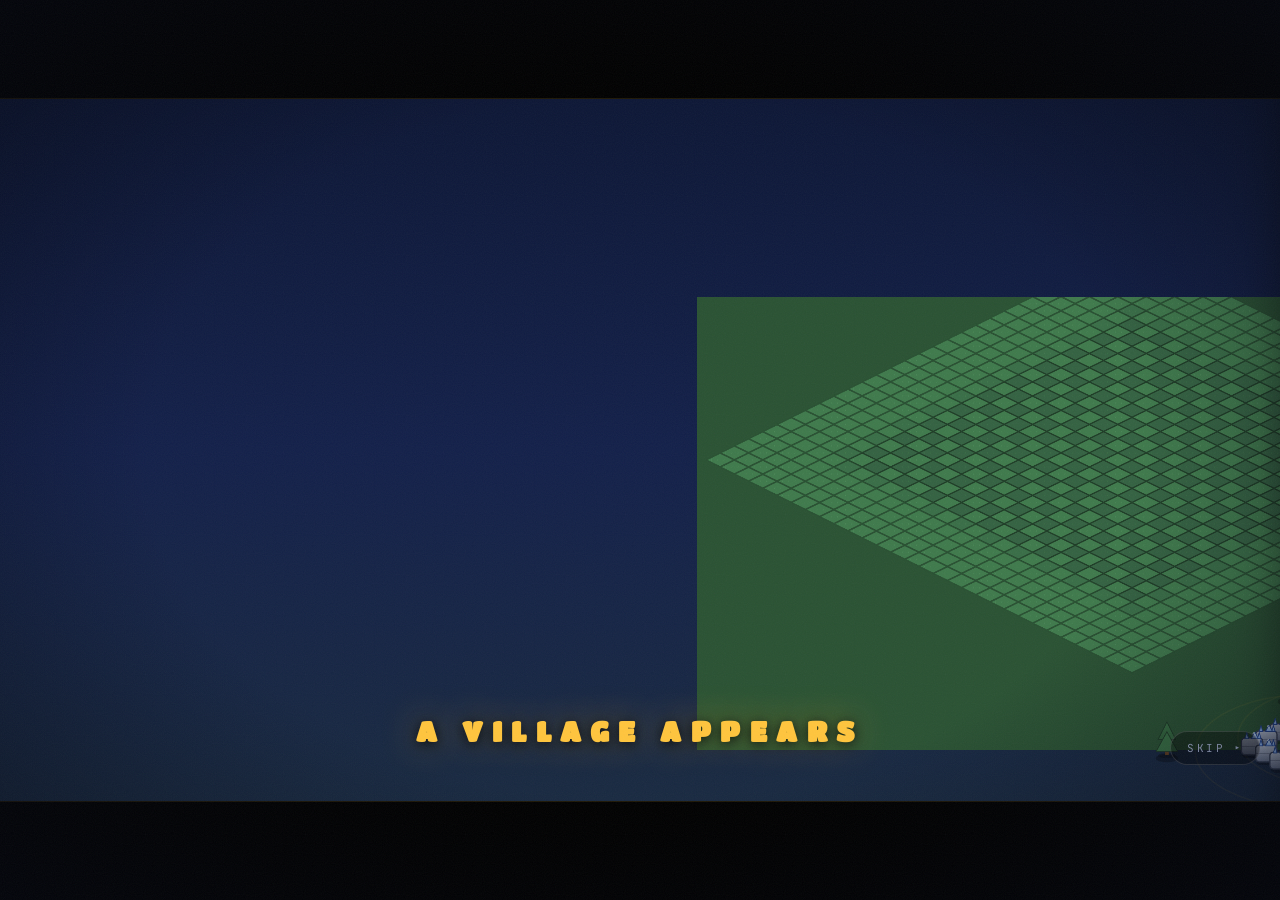
==== index.html @ 7166ffee "Attack mode WIP as found: full playable canvas raid (uncommitted work preserved verbatim) 2,525-line" ====
<!DOCTYPE html>
<html lang="en">
<head>
<meta charset="UTF-8">
<meta name="viewport" content="width=device-width, initial-scale=1.0, maximum-scale=1.0, user-scalable=no">
<title>Divy Singhvi — Three Stars (Raid the Base)</title>
<meta name="description" content="A real-time raid on Divy Singhvi's base. Deploy the army, three-star the village, loot the engineer. Built in a browser, no assets, no mercy.">
<meta name="theme-color" content="#10173A">
<meta property="og:title" content="Divy Singhvi — Three Stars">
<meta property="og:description" content="Strong walls. Stronger Wi-Fi. Now it's your raid.">
<link rel="icon" href="data:image/svg+xml,%3Csvg xmlns='http://www.w3.org/2000/svg' viewBox='0 0 100 100'%3E%3Cpath d='M50 4 92 18v34c0 26-20 38-42 44C28 90 8 78 8 52V18Z' fill='%2310173A' stroke='%23FFC53D' stroke-width='6'/%3E%3Ctext x='50' y='63' font-size='38' font-family='Arial Black' font-weight='900' fill='%23FFC53D' text-anchor='middle'%3EDS%3C/text%3E%3C/svg%3E">
<link rel="preconnect" href="https://fonts.googleapis.com">
<link rel="preconnect" href="https://fonts.gstatic.com" crossorigin>
<link href="https://fonts.googleapis.com/css2?family=Titan+One&family=Nunito:wght@400;700;800;900&family=JetBrains+Mono:wght@500;700&display=swap" rel="stylesheet">
<link rel="stylesheet" href="styles.css">
</head>
<body>

<!-- ══════════════ LOADING SCREEN ══════════════ -->
<div class="loader" id="loader" aria-hidden="true">
  <div class="loader-sky"></div>
  <div class="loader-sun"></div>
  <div class="loader-ground"></div>
  <svg class="loader-shield" viewBox="0 0 100 100" aria-hidden="true">
    <path d="M50 4 92 18v34c0 26-20 38-42 44C28 90 8 78 8 52V18Z" fill="#10173A" stroke="#FFC53D" stroke-width="6"/>
    <text x="50" y="63" font-size="36" font-weight="900" fill="#FFC53D" text-anchor="middle" font-family="Titan One, sans-serif">DS</text>
  </svg>
  <div class="loader-name">DIVY&nbsp;SINGHVI</div>
  <div class="loader-sub">CHIEF OF THE BASE</div>
  <div class="loader-bar"><i id="loaderBar"></i></div>
  <p class="loader-tip" id="loaderTip">Tip: real chiefs know the code.</p>
  <div class="loader-pct mono" id="loaderPct">0%</div>
</div>

<!-- ══════════════ HUD ══════════════ -->
<header class="hud" id="hud" aria-hidden="true">
  <a class="hud-logo" href="#" id="hudHome" aria-label="Divy Singhvi">
    <svg viewBox="0 0 100 100" class="hud-shield" aria-hidden="true"><path d="M50 4 92 18v34c0 26-20 38-42 44C28 90 8 78 8 52V18Z" fill="#10173A" stroke="#FFC53D" stroke-width="6"/><text x="50" y="63" font-size="36" font-weight="900" fill="#FFC53D" text-anchor="middle" font-family="Titan One, sans-serif">DS</text></svg>
    <span class="hud-name">DIVY&nbsp;SINGHVI</span>
  </a>

  <div class="hud-center">
    <div class="hud-phase" id="phaseLabel">SCOUTING THE BASE</div>
    <div class="hud-timer mono" id="timer">3:00</div>
  </div>

  <div class="hud-right">
    <div class="hud-loot mono" title="Gold looted"><i class="dot dot-gold"></i><span id="goldCount">0</span></div>
    <div class="hud-loot mono" title="Elixir looted"><i class="dot dot-elixir"></i><span id="elixirCount">0</span></div>
    <div class="hud-stars" id="hudStars" aria-label="stars earned">
      <svg viewBox="0 0 60 58" class="hud-star" id="star1"><path d="M30 2 L37.8 20.5 L57.8 22.2 L42.6 35.4 L47.1 55 L30 44.6 L12.9 55 L17.4 35.4 L2.2 22.2 L22.2 20.5 Z" fill="url(#sg)" stroke="#9A6A0E" stroke-width="2.5"/><defs><linearGradient id="sg" x1="0" y1="0" x2="0" y2="1"><stop offset="0" stop-color="#FFDE7A"/><stop offset="1" stop-color="#D89A1B"/></linearGradient></defs></svg>
      <svg viewBox="0 0 60 58" class="hud-star" id="star2"><path d="M30 2 L37.8 20.5 L57.8 22.2 L42.6 35.4 L47.1 55 L30 44.6 L12.9 55 L17.4 35.4 L2.2 22.2 L22.2 20.5 Z" fill="url(#sg)" stroke="#9A6A0E" stroke-width="2.5"/></svg>
      <svg viewBox="0 0 60 58" class="hud-star" id="star3"><path d="M30 2 L37.8 20.5 L57.8 22.2 L42.6 35.4 L47.1 55 L30 44.6 L12.9 55 L17.4 35.4 L2.2 22.2 L22.2 20.5 Z" fill="url(#sg)" stroke="#9A6A0E" stroke-width="2.5"/></svg>
    </div>
    <div class="hud-damage mono"><span id="damagePct">0</span>%</div>
    <div class="hud-gems mono" id="hudGems" title="Gems earned">💎 <span id="gemCount">0</span></div>
    <button class="hud-btn" id="soundBtn" title="Toggle sound" aria-label="Toggle sound"><span id="soundIcon">♪</span></button>
    <button class="hud-btn" id="logBtn" title="War log" aria-label="War log">☰</button>
    <button class="hud-btn hud-btn-ally" id="allyBtn" title="Request alliance" aria-label="Request alliance">⚔</button>
  </div>
</header>

<!-- ══════════════ THE BATTLEFIELD ══════════════ -->
<canvas id="world" aria-label="The village battlefield. Deploy troops by tapping the grass."></canvas>

<div class="deploy-cursor" id="deployCursor" aria-hidden="true"></div>

<!-- ══════════════ TROOP TRAY ══════════════ -->
<div class="tray" id="tray" aria-hidden="true">
  <div class="tray-army">
    <div class="tray-label mono">ARMY · <span id="housingUsed">0</span>/<span id="housingCap">0</span></div>
    <div class="tray-bar"><i id="housingBar"></i></div>
  </div>
  <div class="tray-troops" id="trayTroops"><!-- injected --></div>
  <button class="tray-end" id="endBtn" title="End raid early">END RAID</button>
</div>

<!-- ══════════════ SCOUT BANNER / INTRO ══════════════ -->
<div class="scout" id="scout" aria-hidden="true">
  <div class="scout-inner">
    <p class="scout-kicker mono">A VILLAGE APPEARS ON THE MAP</p>
    <h1 class="scout-title">THREE STARS</h1>
    <p class="scout-sub">Divy Singhvi keeps a base. <b>Town Hall 15 · Level 189.</b> Almost maxed.</p>
    <p class="scout-line">You are the attacker now. Deploy the army. Destroy the Town Hall for the third star.<br>The loot inside every building is the engineer himself.</p>
    <div class="scout-cta" id="scoutCta"><span class="pulse"></span> TAP A TROOP · TAP THE GRASS TO DEPLOY</div>
  </div>
</div>

<!-- ══════════════ BUILDING INFO PANEL (the portfolio, inside the mechanic) ══════════════ -->
<aside class="info" id="info" aria-hidden="true">
  <button class="info-close" id="infoClose" aria-label="Close">✕</button>
  <div class="info-scroll" id="infoScroll"><!-- injected --></div>
</aside>

<!-- ══════════════ BATTLE RESULT ══════════════ -->
<div class="result" id="result" aria-hidden="true">
  <div class="result-card">
    <div class="result-stars" id="resultStars"></div>
    <div class="result-title" id="resultTitle">VILLAGE DESTROYED</div>
    <div class="result-sub" id="resultSub"></div>
    <div class="result-loot">
      <div class="rl"><i class="dot dot-gold"></i><span class="mono" id="rGold">0</span></div>
      <div class="rl"><i class="dot dot-elixir"></i><span class="mono" id="rElixir">0</span></div>
      <div class="rl">🏆 <span class="mono" id="rTrophies">0</span></div>
      <div class="rl">💥 <span class="mono" id="rDamage">0%</span></div>
    </div>
    <div class="result-actions">
      <button class="r-btn r-primary" id="raidAgain">RAID AGAIN</button>
      <button class="r-btn r-ally" id="resultAlly">REQUEST ALLIANCE</button>
    </div>
    <p class="result-hint mono" id="resultHint"></p>
  </div>
</div>

<!-- ══════════════ WAR LOG ══════════════ -->
<div class="warlog" id="warlog" aria-hidden="true">
  <div class="warlog-card">
    <div class="warlog-head">
      <h3>WAR LOG</h3>
      <button class="warlog-close" id="warlogClose">✕</button>
    </div>
    <div class="warlog-body" id="warlogBody"><!-- injected --></div>
    <div class="warlog-foot">
      <div class="wl-stat"><span class="mono" id="wlRaids">0</span><label>RAIDS</label></div>
      <div class="wl-stat"><span class="mono" id="wlStars">0</span><label>★ TOTAL</label></div>
      <div class="wl-stat"><span class="mono" id="wlThree">0</span><label>3-STARS</label></div>
      <div class="wl-stat"><span class="mono" id="wlGems">0</span><label>💎 GEMS</label></div>
      <button class="wl-reset" id="wlReset">RESET VAULT</button>
    </div>
  </div>
</div>

<!-- ══════════════ REQUEST ALLIANCE (contact) ══════════════ -->
<section class="alliance" id="alliance" aria-hidden="true">
  <div class="alliance-inner">
    <p class="al-kicker mono">REQUEST ALLIANCE</p>
    <h2 class="al-title">The builder already has a clan.</h2>
    <p class="al-sub">Happily shipping at Gradr — not looking for a new village. But open-source collabs, side quests, and genuinely hard problems? The gates are open. Replies faster than a rage-quit.</p>
    <a class="al-cta" href="mailto:divysinghvi5@gmail.com">⚔&ensp;SEND RAID PLANS&ensp;→&ensp;divysinghvi5@gmail.com</a>

    <div class="banner-row">
      <a class="banner" href="https://github.com/divysinghvi" target="_blank" rel="noopener">
        <svg viewBox="0 0 16 16" class="banner-icon" aria-hidden="true"><path fill="currentColor" d="M8 0C3.58 0 0 3.58 0 8c0 3.54 2.29 6.53 5.47 7.59.4.07.55-.17.55-.38 0-.19-.01-.82-.01-1.49-2.01.37-2.53-.49-2.69-.94-.09-.23-.48-.94-.82-1.13-.28-.15-.68-.52-.01-.53.63-.01 1.08.58 1.23.82.72 1.21 1.87.87 2.33.66.07-.52.28-.87.51-1.07-1.78-.2-3.64-.89-3.64-3.95 0-.87.31-1.59.82-2.15-.08-.2-.36-1.02.08-2.12 0 0 .67-.21 2.2.82.64-.18 1.32-.27 2-.27s1.36.09 2 .27c1.53-1.04 2.2-.82 2.2-.82.44 1.1.16 1.92.08 2.12.51.56.82 1.27.82 2.15 0 3.07-1.87 3.75-3.65 3.95.29.25.54.73.54 1.48 0 1.07-.01 1.93-.01 2.2 0 .21.15.46.55.38A8.01 8.01 0 0 0 16 8c0-4.42-3.58-8-8-8"/></svg>
        <span>GitHub</span>
      </a>
      <a class="banner" href="https://www.linkedin.com/in/divysinghvi/" target="_blank" rel="noopener">
        <svg viewBox="0 0 24 24" class="banner-icon" aria-hidden="true"><path fill="currentColor" d="M20.45 20.45h-3.55v-5.57c0-1.33-.03-3.04-1.85-3.04-1.86 0-2.14 1.45-2.14 2.94v5.67H9.35V9h3.41v1.56h.05c.48-.9 1.64-1.85 3.37-1.85 3.6 0 4.27 2.37 4.27 5.46zM5.34 7.43a2.06 2.06 0 1 1 0-4.13 2.06 2.06 0 0 1 0 4.13M7.12 20.45H3.55V9h3.57zM22.22 0H1.77C.79 0 0 .77 0 1.72v20.55C0 23.23.79 24 1.77 24h20.45c.98 0 1.78-.77 1.78-1.73V1.72C24 .77 23.2 0 22.22 0"/></svg>
        <span>LinkedIn</span>
      </a>
      <a class="banner" href="https://divysinghvi.vercel.app" target="_blank" rel="noopener">
        <svg viewBox="0 0 24 24" class="banner-icon" aria-hidden="true"><path fill="currentColor" d="M14 2H6a2 2 0 0 0-2 2v16a2 2 0 0 0 2 2h12a2 2 0 0 0 2-2V8zm4 18H6V4h7v5h5zM8 12h8v2H8zm0 4h8v2H8z"/></svg>
        <span>Resume</span>
      </a>
    </div>
  </div>
  <footer class="footer">
    <p>Built by Divy Singhvi — designed as one continuous raid, then made playable because a film you can only watch is a storyboard. No Supercell assets; this village is original fan-spirit art, drawn frame by frame on a canvas.</p>
    <p class="footer-hint mono">P.S. real chiefs know the code: ↑ ↑ ↓ ↓ ← → ← → B A &ensp;·&ensp; type <b>hogrider</b>, <b>pekka</b>, <b>godmode</b>, <b>rage</b>, <b>freeze</b> &ensp;·&ensp; try <b>?auto</b> &ensp;·&ensp; triple-tap the Town Hall</p>
  </footer>
</section>

<!-- ══════════════ OVERLAYS ══════════════ -->
<div class="toast-zone" id="toastZone" aria-live="polite"></div>
<div class="star-toast" id="starToast" aria-hidden="true"></div>
<div class="egg-layer" id="eggLayer" aria-hidden="true"></div>
<div class="grain" aria-hidden="true"></div>
<div class="vignette" aria-hidden="true"></div>
<div class="flash" id="flash" aria-hidden="true"></div>

<!-- ══════════════ CINEMATIC APPROACH OVERLAY ══════════════ -->
<div class="cinem-bars" id="cinemBars" aria-hidden="true"><i></i><i></i></div>
<div class="cinem-cap" id="cinemCap" aria-hidden="true"></div>
<button class="cinem-skip" id="cinemSkip" aria-label="Skip cinematic">SKIP&ensp;▸</button>

<script src="game.js"></script>
</body>
</html>
---- styles.css ----
/* ═══════════ THREE STARS — playable raid · Divy Singhvi ═══════════ */

:root{
  --night-deep:#080D1F;
  --night:#10173A;
  --night-low:#1B2450;
  --moon:#E8EFFA;
  --gold:#FFC53D;
  --gold-deep:#C98F1B;
  --gold-glow:#FFDE7A;
  --elixir:#C06CF5;
  --elixir-deep:#7E2BC8;
  --stone:#9AA6BC;
  --flame:#FF7A3D;
  --danger:#FF4D5E;
  --parchment:#F4E7C3;
  --parchment-dark:#E2CD9C;
  --ink:#382913;
  --cream:#FFEFD8;
  --text:#EDF1FB;
  --text-dim:#A9B4D4;
  --hud-h:58px;
  --grass:#3F7A4C;
}

*{margin:0;padding:0;box-sizing:border-box}
html,body{height:100%;overflow:hidden;background:#080D1F}
body{
  color:var(--text);
  font-family:"Nunito",system-ui,sans-serif;
  font-weight:600;
  -webkit-tap-highlight-color:transparent;
  -webkit-user-select:none;user-select:none;
  -webkit-font-smoothing:antialiased;
  touch-action:none;
}
.mono{font-family:"JetBrains Mono",monospace}
button{font-family:inherit;cursor:pointer;border:none;background:none;color:inherit}
svg{display:block}
::selection{background:var(--gold);color:var(--night)}

/* ─────────── overlays ─────────── */
.grain{
  position:fixed;inset:0;pointer-events:none;z-index:70;opacity:.05;
  background-image:url("data:image/svg+xml,%3Csvg xmlns='http://www.w3.org/2000/svg' width='160' height='160'%3E%3Cfilter id='n'%3E%3CfeTurbulence type='fractalNoise' baseFrequency='0.9' numOctaves='2'/%3E%3C/filter%3E%3Crect width='160' height='160' filter='url(%23n)' opacity='1'/%3E%3C/svg%3E");
}
.vignette{
  position:fixed;inset:0;pointer-events:none;z-index:69;
  background:radial-gradient(ellipse at center,transparent 55%,rgba(4,7,18,.55) 100%);
}
.flash{
  position:fixed;inset:0;pointer-events:none;z-index:71;opacity:0;
  background:#fff;mix-blend-mode:screen;
}

/* ─────────── cinematic approach (one-shot intro) ─────────── */
.cinem-bars{position:fixed;inset:0;z-index:58;pointer-events:none;opacity:0;transition:opacity .6s ease}
.cinem-bars.on{opacity:1}
.cinem-bars i{position:absolute;left:0;right:0;height:0;background:#000;display:block;transition:height .85s cubic-bezier(.2,.9,.3,1)}
.cinem-bars i:first-child{top:0;border-bottom:1px solid rgba(255,197,61,.12)}
.cinem-bars i:last-child{bottom:0;border-top:1px solid rgba(255,197,61,.12)}
.cinem-bars.on i{height:11vh}
.cinem-cap{
  position:fixed;left:0;right:0;bottom:17vh;z-index:59;text-align:center;pointer-events:none;
  font-family:"Titan One";font-size:clamp(13px,2.4vw,28px);color:var(--gold);letter-spacing:.34em;
  text-shadow:0 2px 14px rgba(0,0,0,.85),0 0 36px rgba(255,197,61,.45);
  opacity:0;transition:opacity .55s ease;
}
.cinem-skip{
  position:fixed;right:20px;bottom:15vh;z-index:60;
  font-family:"JetBrains Mono";font-size:11px;letter-spacing:.22em;color:var(--text-dim);
  background:rgba(0,0,0,.4);border:1.5px solid rgba(255,255,255,.18);border-radius:99px;
  padding:9px 16px;opacity:0;transition:opacity .5s ease,background .2s ease,color .2s ease;pointer-events:none;
}
.cinem-skip:hover{color:var(--gold);background:rgba(255,197,61,.12)}
@media (max-width:760px){ .cinem-bars.on i{height:9vh} .cinem-cap{bottom:15vh;letter-spacing:.24em} }

/* ─────────── canvas ─────────── */
#world{
  position:fixed;inset:0;width:100%;height:100%;z-index:1;
  display:block;touch-action:none;cursor:crosshair;
  background:linear-gradient(180deg,#0B1430 0%,#13204A 45%,#1A2C3E 100%);
}
.deploy-cursor{
  position:fixed;width:46px;height:46px;z-index:5;pointer-events:none;
  transform:translate(-50%,-50%);opacity:0;transition:opacity .12s ease;
}
.deploy-cursor.on{opacity:1}
.deploy-cursor::before{
  content:"";position:absolute;inset:0;border-radius:50%;
  border:2.5px dashed var(--gold);animation:spin 3s linear infinite;
}
.deploy-cursor::after{
  content:"";position:absolute;inset:11px;border-radius:50%;
  background:radial-gradient(circle,rgba(255,197,61,.5),transparent 70%);
}
@keyframes spin{to{transform:rotate(360deg)}}

/* ─────────── HUD ─────────── */
.hud{
  position:fixed;top:0;left:0;right:0;height:var(--hud-h);z-index:60;
  display:flex;align-items:center;justify-content:space-between;
  padding:0 clamp(10px,2vw,22px);
  background:linear-gradient(180deg,rgba(6,10,24,.88),rgba(6,10,24,0));
  opacity:0;transform:translateY(-14px);
  transition:opacity .6s ease,transform .6s ease;
  pointer-events:none;
}
.hud.on{opacity:1;transform:none}
.hud > *{pointer-events:auto}
.hud-logo{display:flex;align-items:center;gap:9px;text-decoration:none}
.hud-shield{width:32px;height:32px;filter:drop-shadow(0 2px 6px rgba(0,0,0,.5))}
.hud-name{font-family:"Titan One";font-size:14px;letter-spacing:.06em;color:var(--text);white-space:nowrap}
.hud-center{display:flex;flex-direction:column;align-items:center;gap:3px;min-width:0}
.hud-phase{
  font-family:"Titan One";font-size:10.5px;letter-spacing:.26em;color:var(--gold);
  text-shadow:0 1px 4px rgba(0,0,0,.6);white-space:nowrap;
}
.hud-timer{
  font-size:15px;font-weight:700;color:var(--text);letter-spacing:.04em;
  text-shadow:0 0 12px rgba(255,197,61,.3);
}
.hud-timer.warn{color:var(--danger);animation:pulse 1s ease-in-out infinite}
@keyframes pulse{50%{opacity:.5}}
.hud-right{display:flex;align-items:center;gap:clamp(6px,1.2vw,14px)}
.hud-loot{display:flex;align-items:center;gap:5px;font-size:12px;font-weight:700;color:var(--text-dim);white-space:nowrap}
.dot{width:10px;height:10px;border-radius:50%;display:inline-block;flex-shrink:0}
.dot-gold{background:radial-gradient(circle at 35% 30%,var(--gold-glow),var(--gold-deep));box-shadow:0 0 6px rgba(255,197,61,.7)}
.dot-elixir{background:radial-gradient(circle at 35% 30%,#E0A9FF,var(--elixir-deep));box-shadow:0 0 6px rgba(192,108,245,.7)}
.hud-stars{display:flex;gap:3px}
.hud-star path,.result-stars svg path,.wl-stars svg path,.star-toast path{fill:#FFC53D}
.hud-star{width:19px;height:18px;opacity:.2;filter:grayscale(1) brightness(.5);transform:scale(.9);transition:filter .25s ease,transform .25s ease}
.hud-star.earned{opacity:1;filter:none;transform:scale(1)}
.hud-damage{font-size:14px;font-weight:700;color:var(--danger);min-width:38px;text-align:right;text-shadow:0 0 12px rgba(255,77,94,.5)}
.hud-gems{font-size:12px;font-weight:700;color:var(--gold);white-space:nowrap}
.hud-btn{
  width:32px;height:32px;border-radius:9px;font-size:15px;color:var(--text-dim);
  background:rgba(255,255,255,.06);border:1.5px solid rgba(255,255,255,.12);
  display:flex;align-items:center;justify-content:center;transition:all .15s ease;
}
.hud-btn:hover{background:rgba(255,197,61,.15);color:var(--gold);border-color:rgba(255,197,61,.4)}
.hud-btn-ally{color:var(--gold)}

/* ─────────── loading ─────────── */
.loader{
  position:fixed;inset:0;z-index:120;display:flex;flex-direction:column;align-items:center;justify-content:center;gap:14px;
  background:linear-gradient(180deg,#6FB9FF 0%,#BFE2FF 56%,#4E9C3F 56.3%,#2F6B33 100%);overflow:hidden;
}
.loader-sun{
  position:absolute;top:8vh;left:50%;translate:-50% 0;width:120px;height:120px;border-radius:50%;
  background:radial-gradient(circle at 40% 35%,#FFF3D6,#FFC46B 65%,#FF9C4A);filter:blur(2px);opacity:.85;
}
.loader-clouds{position:absolute;inset:0}
.loader-shield{width:clamp(80px,11vw,128px);filter:drop-shadow(0 10px 24px rgba(0,0,0,.35));position:relative;z-index:2;animation:floaty 2.6s ease-in-out infinite}
@keyframes floaty{50%{transform:translateY(-10px)}}
.loader-name{font-family:"Titan One";font-size:clamp(22px,3.6vw,38px);color:#fff;-webkit-text-stroke:2px #1F3D63;text-shadow:0 4px 0 rgba(0,0,0,.25);letter-spacing:.04em;z-index:2}
.loader-sub{font-family:"JetBrains Mono";font-size:11px;letter-spacing:.4em;color:#14340F;font-weight:700;z-index:2}
.loader-bar{width:min(64vw,420px);height:14px;border-radius:99px;background:rgba(0,0,0,.3);border:3px solid rgba(255,255,255,.65);overflow:hidden;z-index:2}
.loader-bar i{display:block;height:100%;width:0;background:linear-gradient(90deg,var(--gold-deep),var(--gold-glow));border-radius:99px}
.loader-tip{font-family:"JetBrains Mono";font-size:11.5px;color:#14340F;font-weight:700;background:rgba(255,255,255,.5);padding:6px 13px;border-radius:99px;z-index:2}
.loader-pct{position:absolute;bottom:5vh;font-size:11px;color:#14340F;font-weight:700;z-index:2}

/* ─────────── scout banner ─────────── */
.scout{
  position:fixed;inset:0;z-index:40;display:flex;align-items:center;justify-content:center;
  background:radial-gradient(ellipse at center,rgba(8,13,31,.35),rgba(8,13,31,.7));
  pointer-events:none;opacity:0;transition:opacity .6s ease;
}
.scout.on{opacity:1}
.scout-inner{max-width:min(92vw,760px);text-align:center;padding:0 5vw}
.scout-kicker{font-size:clamp(10px,1.4vw,13px);letter-spacing:.5em;color:var(--text-dim);margin-bottom:2.4vh}
.scout-title{
  font-family:"Titan One";font-size:clamp(48px,11vw,140px);line-height:.9;color:var(--gold);
  text-shadow:0 5px 0 var(--gold-deep),0 12px 0 rgba(0,0,0,.35),0 26px 80px rgba(255,197,61,.3);
  -webkit-text-stroke:3px #7A5000;letter-spacing:.01em;
}
.scout-sub{margin-top:3vh;font-size:clamp(15px,2vw,22px);font-weight:800;color:var(--text)}
.scout-sub b{color:var(--gold-glow)}
.scout-line{margin-top:2.2vh;font-size:clamp(13px,1.6vw,17px);color:var(--text-dim);line-height:1.7}
.scout-cta{
  margin-top:4vh;display:inline-flex;align-items:center;gap:12px;
  font-family:"JetBrains Mono";font-size:clamp(11px,1.4vw,14px);letter-spacing:.22em;color:var(--gold);
  background:rgba(255,197,61,.1);border:2px solid rgba(255,197,61,.4);border-radius:99px;padding:12px 22px;
  animation:bob 2.2s ease-in-out infinite;
}
@keyframes bob{50%{transform:translateY(-5px)}}
.scout .pulse{width:10px;height:10px;border-radius:50%;background:var(--gold);box-shadow:0 0 0 0 rgba(255,197,61,.6);animation:ping 1.8s ease-out infinite}
@keyframes ping{0%{box-shadow:0 0 0 0 rgba(255,197,61,.6)}100%{box-shadow:0 0 0 16px rgba(255,197,61,0)}}
.scout.hide{opacity:0}

/* ─────────── troop tray ─────────── */
.tray{
  position:fixed;left:50%;bottom:0;translate:-50% 0;z-index:55;
  display:flex;align-items:flex-end;gap:clamp(8px,1.4vw,18px);
  padding:10px clamp(10px,2vw,22px) 14px;
  transform:translateY(120%);transition:transform .5s cubic-bezier(.2,.9,.3,1.2);
  pointer-events:none;
}
.tray.on{transform:translateY(0)}
.tray > *{pointer-events:auto}
.tray-army{display:flex;flex-direction:column;gap:5px;min-width:96px;margin-bottom:6px}
.tray-label{font-size:9.5px;letter-spacing:.14em;color:var(--text-dim)}
.tray-label span{color:var(--gold)}
.tray-bar{height:6px;border-radius:99px;background:rgba(255,255,255,.12);overflow:hidden}
.tray-bar i{display:block;height:100%;width:0;border-radius:99px;background:linear-gradient(90deg,var(--gold-deep),var(--gold-glow));transition:width .3s ease}
.tray-troops{display:flex;gap:clamp(6px,1vw,12px);align-items:flex-end;max-width:62vw;overflow-x:auto;scrollbar-width:none;padding-bottom:2px}
.tray-troops::-webkit-scrollbar{display:none}
.troop-btn{
  position:relative;width:clamp(52px,7vw,68px);flex-shrink:0;
  display:flex;flex-direction:column;align-items:center;gap:3px;
  border-radius:13px;padding:6px 3px 4px;
  background:linear-gradient(180deg,rgba(23,31,69,.92),rgba(12,18,42,.92));
  border:2.5px solid #2A3560;transition:all .15s ease;opacity:.55;
}
.troop-btn:hover{opacity:.9;transform:translateY(-3px)}
.troop-btn.selected{
  opacity:1;border-color:var(--gold);box-shadow:0 0 18px rgba(255,197,61,.4),0 6px 14px rgba(0,0,0,.4);transform:translateY(-5px);
}
.troop-btn.empty{opacity:.25;filter:grayscale(.8)}
.troop-btn canvas{width:42px;height:42px;image-rendering:auto}
.troop-name{font-family:"Titan One";font-size:8.5px;color:var(--text);letter-spacing:.02em;line-height:1}
.troop-count{
  position:absolute;top:-7px;right:-5px;min-width:20px;height:20px;border-radius:99px;
  background:linear-gradient(180deg,#5D8DF6,#2D57C8);border:2px solid #16306B;
  font-family:"Titan One";font-size:10px;color:#fff;display:flex;align-items:center;justify-content:center;padding:0 4px;
}
.troop-cost{font-size:8px;color:var(--gold);font-weight:700;line-height:1}
.troop-btn.empty .troop-count{background:rgba(60,70,90,.7)}
.tray-end{
  font-family:"Titan One";font-size:11px;color:#fff;letter-spacing:.05em;
  background:linear-gradient(180deg,#B03A2E,#7E2418);border:2.5px solid #5C1610;border-radius:13px;
  padding:10px 12px;margin-bottom:6px;box-shadow:0 5px 0 #5C1610;align-self:flex-end;
}
.tray-end:active{transform:translateY(3px);box-shadow:0 2px 0 #5C1610}

/* ─────────── building info panel ─────────── */
.info{
  position:fixed;top:0;right:0;bottom:0;width:min(420px,92vw);z-index:65;
  background:linear-gradient(180deg,rgba(14,20,46,.97),rgba(8,13,31,.97));
  border-left:3px solid rgba(255,197,61,.4);
  transform:translateX(105%);transition:transform .4s cubic-bezier(.2,.9,.3,1.1);
  box-shadow:-16px 0 50px rgba(0,0,0,.5);display:flex;flex-direction:column;
}
.info.on{transform:translateX(0)}
.info-close{
  position:absolute;top:14px;right:14px;width:34px;height:34px;border-radius:50%;
  background:rgba(255,255,255,.08);border:1.5px solid rgba(255,255,255,.15);font-size:15px;color:var(--text-dim);z-index:2;
}
.info-close:hover{background:rgba(255,77,94,.2);color:var(--danger)}
.info-scroll{overflow-y:auto;padding:60px 26px 40px;scrollbar-width:thin;scrollbar-color:rgba(255,197,61,.3) transparent}
.info-scroll::-webkit-scrollbar{width:6px}
.info-scroll::-webkit-scrollbar-thumb{background:rgba(255,197,61,.3);border-radius:3px}
.info-art{width:120px;height:120px;margin:0 auto 18px;display:block}
.info-lvl{
  display:inline-block;font-family:"Titan One";font-size:11px;color:#fff;margin:0 auto 16px;
  background:linear-gradient(180deg,#5D8DF6,#2D57C8);border:2.5px solid #16306B;border-radius:10px;padding:5px 11px;
}
.info-title{font-family:"Titan One";font-size:clamp(22px,3vw,30px);color:var(--text);line-height:1.05}
.info-role{font-size:14px;font-weight:800;color:var(--elixir);margin-top:6px}
.info-dates{font-family:"JetBrains Mono";font-size:10.5px;letter-spacing:.12em;color:var(--gold);margin-top:10px}
.info-stack{font-family:"JetBrains Mono";font-size:10px;letter-spacing:.16em;color:var(--gold-deep);margin-top:10px}
.info-desc{font-size:14px;color:var(--text-dim);line-height:1.65;margin-top:14px}
.info-desc b{color:var(--text)}
.info-desc .hl{color:var(--gold-glow);font-weight:800}
.info-list{list-style:none;margin-top:14px;display:flex;flex-direction:column;gap:9px}
.info-list li{font-size:13.5px;color:var(--text-dim);line-height:1.55;padding-left:18px;position:relative}
.info-list li::before{content:"➤";position:absolute;left:0;top:1px;font-size:10px;color:var(--gold-deep)}
.info-list b{color:var(--text)}
.info-badges{display:flex;flex-wrap:wrap;gap:8px;margin-top:16px}
.info-badge{font-size:12px;font-weight:800;color:var(--text);background:rgba(255,197,61,.1);border:2px solid rgba(255,197,61,.4);border-radius:99px;padding:7px 13px}
.info-hp{margin-top:18px;font-family:"JetBrains Mono";font-size:11px;color:var(--text-dim)}
.info-hp b{color:var(--danger)}
.info-looted{
  margin-top:18px;padding:12px 14px;border-radius:12px;font-weight:800;font-size:13px;text-align:center;
  background:linear-gradient(180deg,rgba(255,197,61,.18),rgba(255,197,61,.06));
  border:2px solid rgba(255,197,61,.45);color:var(--gold-glow);
}

/* ─────────── result ─────────── */
.result{
  position:fixed;inset:0;z-index:80;display:flex;align-items:center;justify-content:center;
  background:radial-gradient(ellipse at center,rgba(8,13,31,.6),rgba(8,13,31,.92));
  opacity:0;pointer-events:none;transition:opacity .4s ease;backdrop-filter:blur(3px);
}
.result.on{opacity:1;pointer-events:auto}
.result-card{
  width:min(440px,92vw);text-align:center;
  background:linear-gradient(180deg,#171F45,#101736);border:3px solid rgba(255,197,61,.4);border-radius:22px;
  padding:32px 26px 26px;box-shadow:0 24px 70px rgba(0,0,0,.6);
  transform:scale(.9);transition:transform .4s cubic-bezier(.2,.9,.3,1.3);
}
.result.on .result-card{transform:scale(1)}
.result-stars{display:flex;gap:14px;justify-content:center;margin-bottom:16px}
.result-stars svg{width:54px;height:52px;opacity:.2;filter:grayscale(1);transform:scale(.8)}
.result-stars svg.earned{opacity:1;filter:none;transform:scale(1);animation:starpop .6s cubic-bezier(.2,.9,.3,1.6) both}
.result-stars svg.earned:nth-child(2){animation-delay:.18s}
.result-stars svg.earned:nth-child(3){animation-delay:.36s}
@keyframes starpop{0%{transform:scale(0) rotate(-40deg)}60%{transform:scale(1.3) rotate(8deg)}100%{transform:scale(1) rotate(0)}}
.result-title{font-family:"Titan One";font-size:clamp(26px,5vw,40px);color:var(--gold);text-shadow:0 4px 0 var(--gold-deep),0 8px 0 rgba(0,0,0,.3)}
.result-sub{margin-top:8px;font-size:14px;color:var(--text-dim);line-height:1.6}
.result-loot{display:flex;gap:14px;justify-content:center;flex-wrap:wrap;margin-top:20px;font-size:14px;font-weight:800;color:var(--text)}
.result-loot .rl{display:flex;align-items:center;gap:6px;background:rgba(255,255,255,.05);border-radius:10px;padding:7px 12px}
.result-actions{display:flex;gap:12px;justify-content:center;margin-top:24px;flex-wrap:wrap}
.r-btn{font-family:"Titan One";font-size:14px;border-radius:14px;padding:14px 22px;border-width:3px;border-style:solid;transition:transform .12s ease,box-shadow .12s ease}
.r-btn:active{transform:translateY(2px)}
.r-primary{color:#fff;background:linear-gradient(180deg,#67B94C,#3D8A2E);border-color:#276018;box-shadow:0 6px 0 #276018}
.r-ally{color:#fff;background:linear-gradient(180deg,#5D8DF6,#2D57C8);border-color:#16306B;box-shadow:0 6px 0 #16306B}
.result-hint{margin-top:18px;font-size:10.5px;color:var(--text-dim)}

/* ─────────── war log ─────────── */
.warlog{position:fixed;inset:0;z-index:78;display:flex;align-items:center;justify-content:center;background:rgba(8,13,31,.8);opacity:0;pointer-events:none;transition:opacity .3s ease;backdrop-filter:blur(3px)}
.warlog.on{opacity:1;pointer-events:auto}
.warlog-card{width:min(520px,94vw);max-height:84vh;display:flex;flex-direction:column;background:linear-gradient(180deg,#171F45,#101736);border:3px solid #2A3560;border-radius:20px;overflow:hidden;box-shadow:0 24px 70px rgba(0,0,0,.6)}
.warlog-head{display:flex;align-items:center;justify-content:space-between;padding:18px 22px;border-bottom:2px solid #2A3560}
.warlog-head h3{font-family:"Titan One";font-size:18px;color:var(--gold);letter-spacing:.04em}
.warlog-close{width:32px;height:32px;border-radius:50%;background:rgba(255,255,255,.08);font-size:15px;color:var(--text-dim)}
.warlog-close:hover{background:rgba(255,77,94,.2);color:var(--danger)}
.warlog-body{overflow-y:auto;padding:14px 22px;flex:1;scrollbar-width:thin;scrollbar-color:rgba(255,197,61,.3) transparent}
.warlog-body::-webkit-scrollbar{width:6px}
.warlog-body::-webkit-scrollbar-thumb{background:rgba(255,197,61,.3);border-radius:3px}
.wl-row{display:flex;align-items:center;gap:12px;padding:10px 0;border-bottom:1px solid rgba(255,255,255,.06)}
.wl-stars{display:flex;gap:2px}
.wl-stars svg{width:16px;height:15px;opacity:.2}
.wl-stars svg.e{opacity:1}
.wl-meta{flex:1;min-width:0}
.wl-title{font-family:"Titan One";font-size:13px;color:var(--text)}
.wl-sub{font-size:11px;color:var(--text-dim)}
.wl-loot{font-family:"JetBrains Mono";font-size:11px;color:var(--gold);white-space:nowrap}
.wl-empty{padding:30px;text-align:center;color:var(--text-dim);font-size:13px}
.warlog-foot{display:flex;gap:10px;flex-wrap:wrap;align-items:center;padding:14px 22px;border-top:2px solid #2A3560}
.wl-stat{display:flex;flex-direction:column;align-items:center;gap:2px;flex:1;min-width:64px}
.wl-stat span{font-family:"Titan One";font-size:18px;color:var(--gold)}
.wl-stat label{font-size:9px;letter-spacing:.1em;color:var(--text-dim)}
.wl-reset{font-family:"JetBrains Mono";font-size:10px;color:var(--danger);background:rgba(255,77,94,.1);border:1.5px solid rgba(255,77,94,.3);border-radius:8px;padding:7px 10px;margin-top:6px;width:100%}

/* ─────────── alliance / footer ─────────── */
.alliance{
  position:fixed;inset:0;z-index:75;overflow-y:auto;
  background:linear-gradient(180deg,var(--cream) 0%,#FBEBCD 30%,var(--parchment) 62%,var(--parchment-dark) 100%);
  color:var(--ink);opacity:0;pointer-events:none;transition:opacity .4s ease;
}
.alliance.on{opacity:1;pointer-events:auto}
.alliance-inner{max-width:860px;margin:0 auto;text-align:center;padding:16vh 6vw 0}
.al-kicker{font-family:"JetBrains Mono";font-size:12px;letter-spacing:.5em;color:#A0722B;margin-bottom:16px}
.al-title{font-family:"Titan One";font-size:clamp(30px,5.4vw,60px);line-height:1.05;color:var(--ink);text-shadow:0 3px 0 rgba(255,255,255,.5)}
.al-sub{margin-top:18px;font-size:clamp(14px,1.8vw,18px);color:#6B5637;line-height:1.7}
.al-cta{display:inline-block;margin-top:34px;font-family:"Titan One";font-size:clamp(13px,1.6vw,17px);text-decoration:none;color:#fff;background:linear-gradient(180deg,#67B94C,#3D8A2E);border:3px solid #276018;border-radius:16px;padding:16px 26px;box-shadow:0 6px 0 #276018,0 14px 30px rgba(0,0,0,.25);transition:transform .15s ease,box-shadow .15s ease}
.al-cta:hover{transform:translateY(-3px);box-shadow:0 9px 0 #276018,0 18px 34px rgba(0,0,0,.28)}
.al-cta:active{transform:translateY(2px);box-shadow:0 3px 0 #276018}
.banner-row{display:flex;gap:16px;justify-content:center;flex-wrap:wrap;margin-top:44px}
.banner{display:flex;align-items:center;gap:10px;text-decoration:none;font-family:"Titan One";font-size:14px;color:var(--parchment);background:linear-gradient(180deg,#4A3116,#33210E);border:3px solid #241706;border-radius:0 0 14px 14px;padding:14px 22px 18px;clip-path:polygon(0 0,100% 0,100% 100%,50% 88%,0 100%);transition:transform .15s ease}
.banner:hover{transform:translateY(4px)}
.banner-icon{width:20px;height:20px}
.footer{margin-top:12vh;padding:5vh 6vw 6vh;text-align:center;border-top:2px dashed rgba(56,41,19,.3);font-size:12.5px;color:#6B5637;line-height:1.6}
.footer-hint{margin-top:12px;font-size:11px;letter-spacing:.04em;color:#A0722B}
.footer-hint b{color:#7A5000}

/* ─────────── toasts, eggs ─────────── */
.toast-zone{position:fixed;right:16px;bottom:16px;z-index:90;display:flex;flex-direction:column;gap:9px;align-items:flex-end;pointer-events:none}
.toast{display:flex;align-items:center;gap:10px;background:linear-gradient(180deg,var(--parchment),var(--parchment-dark));color:var(--ink);border:3px solid #8A6A2E;border-radius:14px;padding:9px 15px;font-weight:800;font-size:13px;box-shadow:0 10px 26px rgba(0,0,0,.4);animation:toastIn .4s cubic-bezier(.2,.9,.3,1.4) both}
@keyframes toastIn{from{transform:translateX(120%);opacity:0}to{transform:translateX(0);opacity:1}}
.toast.out{animation:toastOut .35s ease-in both}
@keyframes toastOut{to{transform:translateX(120%);opacity:0}}
.toast .t-icon{font-size:17px}
.star-toast{position:fixed;top:36%;left:50%;translate:-50% -50%;z-index:88;text-align:center;opacity:0;pointer-events:none}
.star-toast svg{width:clamp(64px,8vw,110px);filter:drop-shadow(0 8px 0 rgba(0,0,0,.35))}
.star-toast .st-label{font-family:"Titan One";font-size:clamp(18px,2.6vw,30px);color:var(--gold);-webkit-text-stroke:2px #7A5000;text-shadow:0 4px 0 rgba(0,0,0,.35);margin-top:4px}
.egg-layer{position:fixed;inset:0;z-index:85;pointer-events:none;overflow:hidden}
.egg-sprite{position:absolute;will-change:transform}
.egg-yell{position:fixed;top:28%;left:50%;translate:-50% -50%;font-family:"Titan One";font-size:clamp(30px,7vw,80px);color:var(--flame);-webkit-text-stroke:2.5px #7A2A00;text-shadow:0 5px 0 rgba(0,0,0,.4);white-space:nowrap;transform:rotate(-5deg)}

/* ─────────── reduced motion / small screens ─────────── */
@media (max-width:760px){
  .hud-name{display:none}
  .hud-loot{display:none}
  .hud-gems{display:none}
  .tray-army{min-width:74px}
  .info{width:92vw}
}
@media (max-height:560px){
  .scout-line{display:none}
  .scout-cta{margin-top:2vh}
}
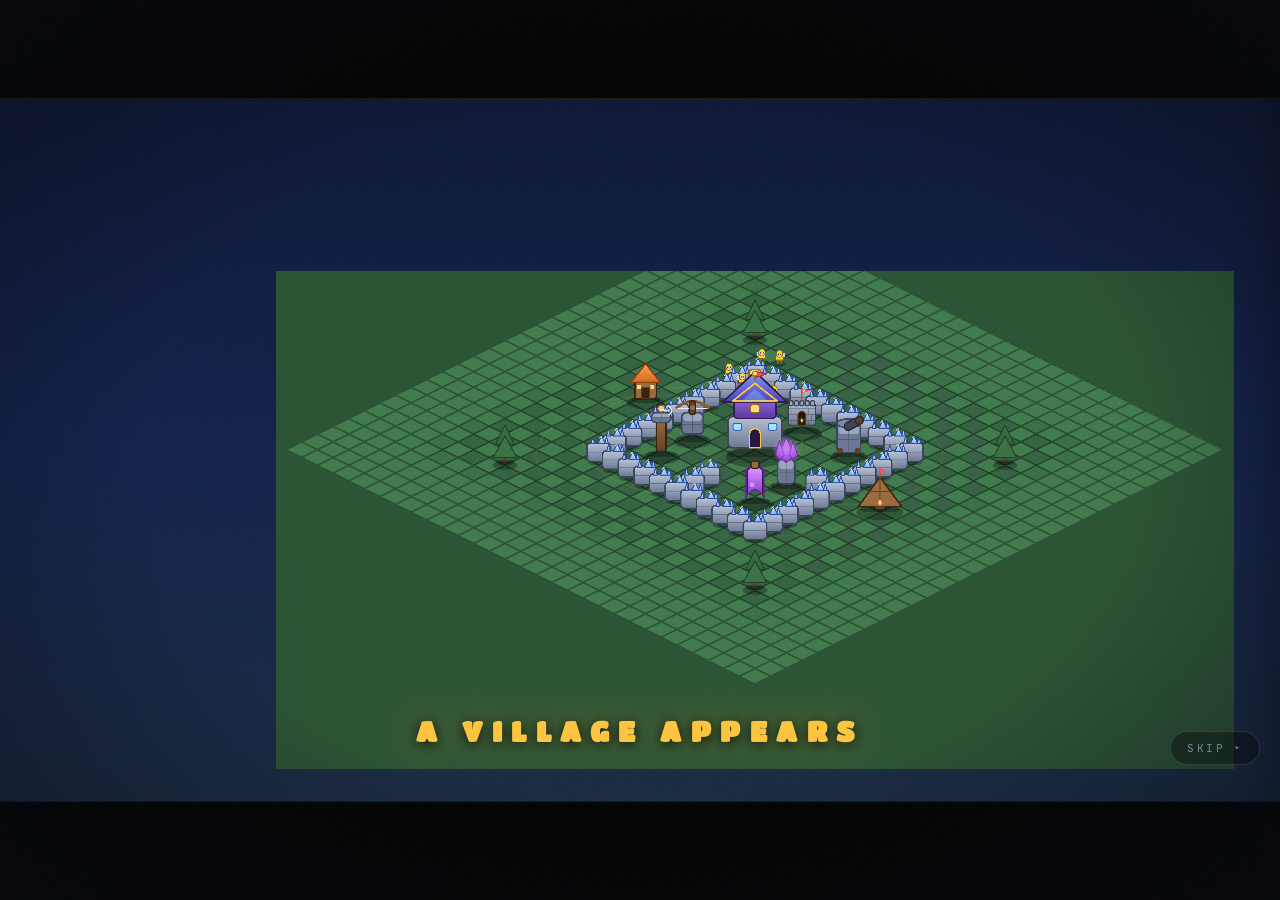
==== commit a99931e2: "Attack mode playable: camera/flash/DPR/flow fixes, deploy rules, challenge links, story mode - Fix d" ====
--- a/index.html
+++ b/index.html
@@ -12,7 +12,7 @@
 <link rel="preconnect" href="https://fonts.googleapis.com">
 <link rel="preconnect" href="https://fonts.gstatic.com" crossorigin>
 <link href="https://fonts.googleapis.com/css2?family=Titan+One&family=Nunito:wght@400;700;800;900&family=JetBrains+Mono:wght@500;700&display=swap" rel="stylesheet">
-<link rel="stylesheet" href="styles.css">
+<link rel="stylesheet" href="styles.css?v=2">
 </head>
 <body>
 
@@ -107,6 +107,7 @@
     <div class="result-actions">
       <button class="r-btn r-primary" id="raidAgain">RAID AGAIN</button>
       <button class="r-btn r-ally" id="resultAlly">REQUEST ALLIANCE</button>
+      <button class="r-btn r-share" id="shareBtn">⚔ CHALLENGE A FRIEND</button>
     </div>
     <p class="result-hint mono" id="resultHint"></p>
   </div>
@@ -154,6 +155,7 @@
     </div>
   </div>
   <footer class="footer">
+    <p style="margin-bottom:14px"><a class="story-link" href="story/">🎬 Prefer to watch? <b>Story Mode</b> — the original scroll-film version of this base</a></p>
     <p>Built by Divy Singhvi — designed as one continuous raid, then made playable because a film you can only watch is a storyboard. No Supercell assets; this village is original fan-spirit art, drawn frame by frame on a canvas.</p>
     <p class="footer-hint mono">P.S. real chiefs know the code: ↑ ↑ ↓ ↓ ← → ← → B A &ensp;·&ensp; type <b>hogrider</b>, <b>pekka</b>, <b>godmode</b>, <b>rage</b>, <b>freeze</b> &ensp;·&ensp; try <b>?auto</b> &ensp;·&ensp; triple-tap the Town Hall</p>
   </footer>
@@ -172,6 +174,6 @@
 <div class="cinem-cap" id="cinemCap" aria-hidden="true"></div>
 <button class="cinem-skip" id="cinemSkip" aria-label="Skip cinematic">SKIP&ensp;▸</button>
 
-<script src="game.js"></script>
+<script src="game.js?v=6"></script>
 </body>
 </html>
--- a/styles.css
+++ b/styles.css
@@ -90,6 +90,8 @@
   content:"";position:absolute;inset:0;border-radius:50%;
   border:2.5px dashed var(--gold);animation:spin 3s linear infinite;
 }
+.deploy-cursor.invalid::before{border-color:var(--danger)}
+.deploy-cursor.invalid::after{background:radial-gradient(circle,rgba(255,77,94,.5),transparent 70%)}
 .deploy-cursor::after{
   content:"";position:absolute;inset:11px;border-radius:50%;
   background:radial-gradient(circle,rgba(255,197,61,.5),transparent 70%);
@@ -305,6 +307,7 @@
 .r-btn:active{transform:translateY(2px)}
 .r-primary{color:#fff;background:linear-gradient(180deg,#67B94C,#3D8A2E);border-color:#276018;box-shadow:0 6px 0 #276018}
 .r-ally{color:#fff;background:linear-gradient(180deg,#5D8DF6,#2D57C8);border-color:#16306B;box-shadow:0 6px 0 #16306B}
+.r-share{color:#4A3116;background:linear-gradient(180deg,var(--gold-glow),var(--gold-deep));border-color:#9A6A0E;box-shadow:0 6px 0 #9A6A0E}
 .result-hint{margin-top:18px;font-size:10.5px;color:var(--text-dim)}
 
 /* ─────────── war log ─────────── */
@@ -354,6 +357,8 @@
 .footer{margin-top:12vh;padding:5vh 6vw 6vh;text-align:center;border-top:2px dashed rgba(56,41,19,.3);font-size:12.5px;color:#6B5637;line-height:1.6}
 .footer-hint{margin-top:12px;font-size:11px;letter-spacing:.04em;color:#A0722B}
 .footer-hint b{color:#7A5000}
+.story-link{color:#7A5000;font-weight:800}
+.story-link b{color:#5C3D00}
 
 /* ─────────── toasts, eggs ─────────── */
 .toast-zone{position:fixed;right:16px;bottom:16px;z-index:90;display:flex;flex-direction:column;gap:9px;align-items:flex-end;pointer-events:none}
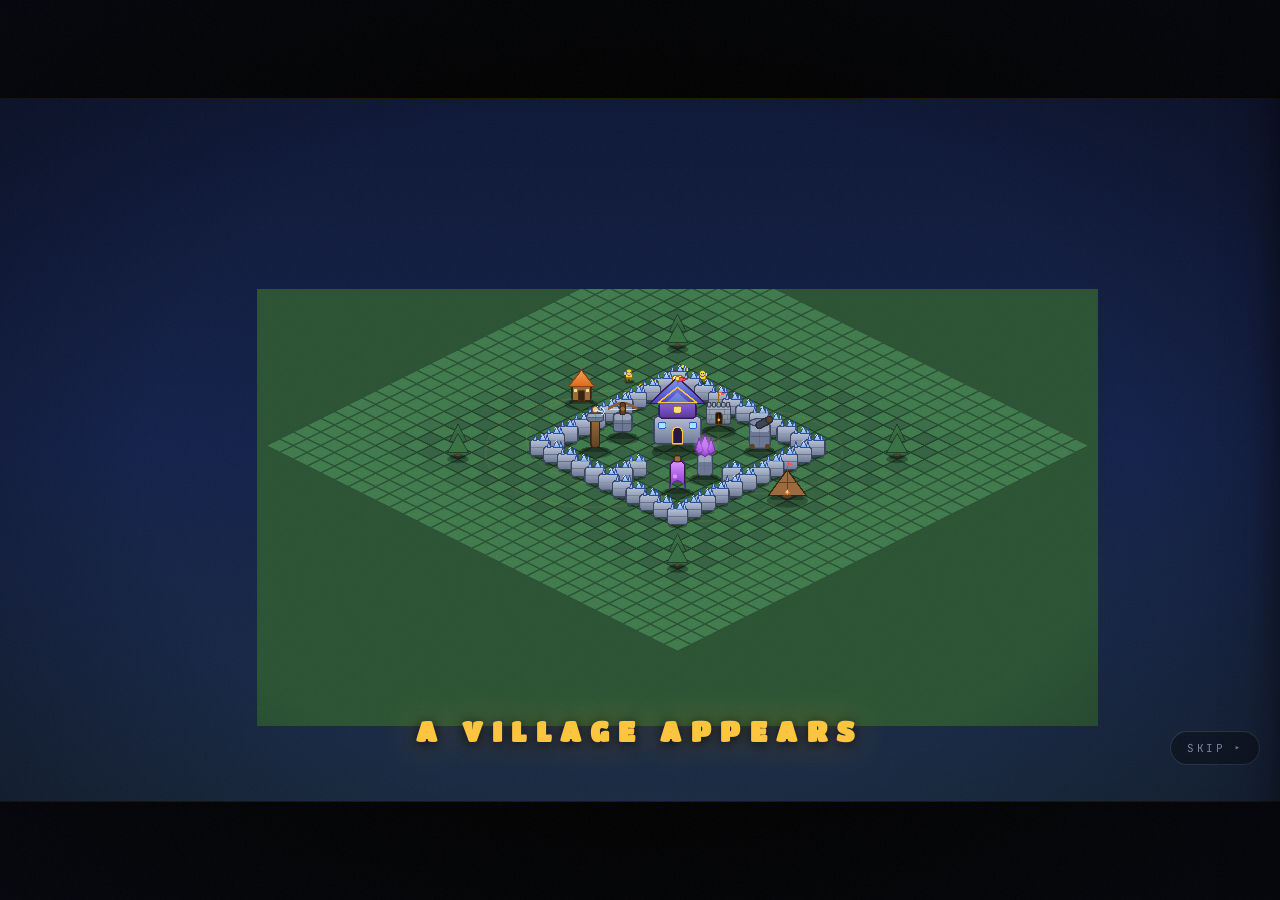
==== commit 92f81cc9: "Portfolio-first layer: the résumé is now one click from anywhere - Scout screen is a chief profile c" ====
--- a/index.html
+++ b/index.html
@@ -3,16 +3,16 @@
 <head>
 <meta charset="UTF-8">
 <meta name="viewport" content="width=device-width, initial-scale=1.0, maximum-scale=1.0, user-scalable=no">
-<title>Divy Singhvi — Three Stars (Raid the Base)</title>
-<meta name="description" content="A real-time raid on Divy Singhvi's base. Deploy the army, three-star the village, loot the engineer. Built in a browser, no assets, no mercy.">
+<title>Divy Singhvi — Product Engineer · Raid My Base</title>
+<meta name="description" content="Divy Singhvi — product engineer at Gradr, Kubernetes (Minikube) contributor, builder of a 5,000-user Chrome extension. His portfolio is a playable village: read the profile in one click, or raid the base and loot it.">
 <meta name="theme-color" content="#10173A">
-<meta property="og:title" content="Divy Singhvi — Three Stars">
-<meta property="og:description" content="Strong walls. Stronger Wi-Fi. Now it's your raid.">
+<meta property="og:title" content="Divy Singhvi — Product Engineer · Raid My Base">
+<meta property="og:description" content="Product engineer @ Gradr · Kubernetes contributor · TH15 chief. Read the profile — or three-star it.">
 <link rel="icon" href="data:image/svg+xml,%3Csvg xmlns='http://www.w3.org/2000/svg' viewBox='0 0 100 100'%3E%3Cpath d='M50 4 92 18v34c0 26-20 38-42 44C28 90 8 78 8 52V18Z' fill='%2310173A' stroke='%23FFC53D' stroke-width='6'/%3E%3Ctext x='50' y='63' font-size='38' font-family='Arial Black' font-weight='900' fill='%23FFC53D' text-anchor='middle'%3EDS%3C/text%3E%3C/svg%3E">
 <link rel="preconnect" href="https://fonts.googleapis.com">
 <link rel="preconnect" href="https://fonts.gstatic.com" crossorigin>
 <link href="https://fonts.googleapis.com/css2?family=Titan+One&family=Nunito:wght@400;700;800;900&family=JetBrains+Mono:wght@500;700&display=swap" rel="stylesheet">
-<link rel="stylesheet" href="styles.css?v=2">
+<link rel="stylesheet" href="styles.css?v=3">
 </head>
 <body>
 
@@ -54,6 +54,7 @@
     </div>
     <div class="hud-damage mono"><span id="damagePct">0</span>%</div>
     <div class="hud-gems mono" id="hudGems" title="Gems earned">💎 <span id="gemCount">0</span></div>
+    <button class="hud-btn hud-btn-profile" id="profileBtn" title="Full profile — the résumé, no raiding required" aria-label="Full profile">📜<span class="hud-btn-label">PROFILE</span></button>
     <button class="hud-btn" id="soundBtn" title="Toggle sound" aria-label="Toggle sound"><span id="soundIcon">♪</span></button>
     <button class="hud-btn" id="logBtn" title="War log" aria-label="War log">☰</button>
     <button class="hud-btn hud-btn-ally" id="allyBtn" title="Request alliance" aria-label="Request alliance">⚔</button>
@@ -75,14 +76,25 @@
   <button class="tray-end" id="endBtn" title="End raid early">END RAID</button>
 </div>
 
-<!-- ══════════════ SCOUT BANNER / INTRO ══════════════ -->
+<!-- ══════════════ SCOUT BANNER / CHIEF PROFILE CARD ══════════════ -->
 <div class="scout" id="scout" aria-hidden="true">
   <div class="scout-inner">
     <p class="scout-kicker mono">A VILLAGE APPEARS ON THE MAP</p>
-    <h1 class="scout-title">THREE STARS</h1>
-    <p class="scout-sub">Divy Singhvi keeps a base. <b>Town Hall 15 · Level 189.</b> Almost maxed.</p>
-    <p class="scout-line">You are the attacker now. Deploy the army. Destroy the Town Hall for the third star.<br>The loot inside every building is the engineer himself.</p>
-    <div class="scout-cta" id="scoutCta"><span class="pulse"></span> TAP A TROOP · TAP THE GRASS TO DEPLOY</div>
+    <h1 class="scout-title">DIVY SINGHVI</h1>
+    <p class="scout-role">Product Engineer <b>@ Gradr</b> &ensp;·&ensp; Kubernetes Contributor &ensp;·&ensp; TH15 Chief</p>
+    <div class="scout-chips">
+      <span class="chip">🐙 Minikube — upstream commits</span>
+      <span class="chip">🧩 5,000+ users on his Chrome extension</span>
+      <span class="chip">🏆 #98 worldwide · WorldQuant IQC</span>
+    </div>
+    <p class="scout-line">This base is his portfolio. <b>Read it in one click — or raid it and loot the intel yourself.</b></p>
+    <div class="scout-actions">
+      <button class="scout-btn scout-btn-profile" id="scoutProfile">📜&ensp;FULL PROFILE — 60 SECONDS</button>
+      <div class="scout-cta" id="scoutCta"><span class="pulse"></span> OR RAID: TAP A TROOP · TAP THE GRASS</div>
+    </div>
+    <div class="scout-sublinks mono">
+      <a href="story/">🎬 story mode</a>&ensp;·&ensp;<a href="mailto:divysinghvi5@gmail.com">✉️ contact</a>&ensp;·&ensp;<a href="https://github.com/divysinghvi" target="_blank" rel="noopener">github</a>&ensp;·&ensp;<a href="https://www.linkedin.com/in/divysinghvi/" target="_blank" rel="noopener">linkedin</a>
+    </div>
   </div>
 </div>
 
@@ -91,6 +103,22 @@
   <button class="info-close" id="infoClose" aria-label="Close">✕</button>
   <div class="info-scroll" id="infoScroll"><!-- injected --></div>
 </aside>
+
+<!-- ══════════════ FULL PROFILE (the whole résumé — zero gameplay required) ══════════════ -->
+<aside class="info profile" id="profile" aria-hidden="true">
+  <button class="info-close" id="profileClose" aria-label="Close">✕</button>
+  <div class="info-scroll" id="profileScroll"><!-- injected --></div>
+</aside>
+
+<noscript>
+  <div style="position:fixed;inset:0;z-index:200;background:#10173A;color:#EDF1FB;padding:8vh 8vw;font-family:sans-serif;overflow:auto">
+    <h1>Divy Singhvi — Product Engineer</h1>
+    <p>Product Engineer at Gradr (Sweden, remote) · Kubernetes contributor (Minikube) · B.Tech ECE, CTAE Udaipur 2023–2027.</p>
+    <p>Built a 5,000+ user price-comparison Chrome extension (FastAPI · Svelte · PostgreSQL) and self-healing microservice infrastructure (Docker · Kubernetes · Prometheus · Grafana). WorldQuant IQC — 2nd prize, #98 worldwide.</p>
+    <p>Email: divysinghvi5@gmail.com · <a style="color:#FFC53D" href="https://github.com/divysinghvi">GitHub</a> · <a style="color:#FFC53D" href="https://www.linkedin.com/in/divysinghvi/">LinkedIn</a></p>
+    <p>This site is normally a playable village raid — enable JavaScript for the full experience.</p>
+  </div>
+</noscript>
 
 <!-- ══════════════ BATTLE RESULT ══════════════ -->
 <div class="result" id="result" aria-hidden="true">
@@ -106,8 +134,9 @@
     </div>
     <div class="result-actions">
       <button class="r-btn r-primary" id="raidAgain">RAID AGAIN</button>
-      <button class="r-btn r-ally" id="resultAlly">REQUEST ALLIANCE</button>
+      <button class="r-btn r-ally" id="resultProfile">📜 FULL PROFILE</button>
       <button class="r-btn r-share" id="shareBtn">⚔ CHALLENGE A FRIEND</button>
+      <button class="r-btn r-ghost" id="resultAlly">REQUEST ALLIANCE</button>
     </div>
     <p class="result-hint mono" id="resultHint"></p>
   </div>
@@ -174,6 +203,6 @@
 <div class="cinem-cap" id="cinemCap" aria-hidden="true"></div>
 <button class="cinem-skip" id="cinemSkip" aria-label="Skip cinematic">SKIP&ensp;▸</button>
 
-<script src="game.js?v=6"></script>
+<script src="game.js?v=8"></script>
 </body>
 </html>
--- a/styles.css
+++ b/styles.css
@@ -142,6 +142,13 @@
 }
 .hud-btn:hover{background:rgba(255,197,61,.15);color:var(--gold);border-color:rgba(255,197,61,.4)}
 .hud-btn-ally{color:var(--gold)}
+.hud-btn-profile{
+  width:auto;padding:0 12px;gap:6px;color:#4A3116;font-size:13px;
+  background:linear-gradient(180deg,var(--gold-glow),var(--gold-deep));
+  border-color:#9A6A0E;
+}
+.hud-btn-profile:hover{color:#33210E;background:linear-gradient(180deg,#FFE9A8,var(--gold))}
+.hud-btn-label{font-family:"Titan One";font-size:10.5px;letter-spacing:.06em}
 
 /* ─────────── loading ─────────── */
 .loader{
@@ -178,7 +185,29 @@
 }
 .scout-sub{margin-top:3vh;font-size:clamp(15px,2vw,22px);font-weight:800;color:var(--text)}
 .scout-sub b{color:var(--gold-glow)}
+.scout-role{margin-top:2.6vh;font-size:clamp(14px,1.9vw,21px);font-weight:800;color:var(--text)}
+.scout-role b{color:var(--gold-glow)}
+.scout-chips{display:flex;gap:10px;justify-content:center;flex-wrap:wrap;margin-top:2vh}
+.chip{
+  font-size:clamp(11px,1.3vw,13.5px);font-weight:800;color:var(--text);
+  background:rgba(255,197,61,.1);border:2px solid rgba(255,197,61,.4);
+  border-radius:99px;padding:7px 14px;white-space:nowrap;
+}
 .scout-line{margin-top:2.2vh;font-size:clamp(13px,1.6vw,17px);color:var(--text-dim);line-height:1.7}
+.scout-line b{color:var(--text)}
+.scout-actions{display:flex;flex-direction:column;align-items:center;gap:14px;margin-top:3.2vh}
+.scout-btn{
+  font-family:"Titan One";font-size:clamp(13px,1.7vw,17px);color:#fff;letter-spacing:.03em;
+  background:linear-gradient(180deg,#67B94C,#3D8A2E);border:3px solid #276018;border-radius:14px;
+  padding:14px 24px;box-shadow:0 5px 0 #276018,0 12px 26px rgba(0,0,0,.35);
+  transition:transform .12s ease;
+}
+.scout-btn:hover{transform:translateY(-2px)}
+.scout-btn:active{transform:translateY(2px);box-shadow:0 2px 0 #276018}
+.scout-sublinks{margin-top:2.6vh;font-size:11px;letter-spacing:.08em;color:var(--text-dim)}
+.scout-sublinks a{color:var(--gold);text-decoration:none}
+.scout-sublinks a:hover{text-decoration:underline}
+.scout .scout-sublinks,.scout .scout-actions,.scout .scout-chips{pointer-events:auto}
 .scout-cta{
   margin-top:4vh;display:inline-flex;align-items:center;gap:12px;
   font-family:"JetBrains Mono";font-size:clamp(11px,1.4vw,14px);letter-spacing:.22em;color:var(--gold);
@@ -277,6 +306,46 @@
   background:linear-gradient(180deg,rgba(255,197,61,.18),rgba(255,197,61,.06));
   border:2px solid rgba(255,197,61,.45);color:var(--gold-glow);
 }
+
+/* ─────────── full profile panel ─────────── */
+.profile{width:min(560px,96vw);z-index:82}
+.p-head{text-align:center;margin-bottom:10px}
+.p-name{font-family:"Titan One";font-size:clamp(26px,3.4vw,36px);color:var(--gold);text-shadow:0 3px 0 var(--gold-deep),0 6px 0 rgba(0,0,0,.3)}
+.p-role{font-size:15px;font-weight:800;color:var(--text);margin-top:6px}
+.p-role b{color:var(--gold-glow)}
+.p-meta{font-family:"JetBrains Mono";font-size:10.5px;letter-spacing:.14em;color:var(--text-dim);margin-top:8px}
+.p-links{display:flex;gap:10px;justify-content:center;flex-wrap:wrap;margin-top:16px}
+.p-link{
+  font-family:"Titan One";font-size:12px;color:#fff;text-decoration:none;
+  background:linear-gradient(180deg,#5D8DF6,#2D57C8);border:2.5px solid #16306B;border-radius:11px;
+  padding:9px 14px;box-shadow:0 4px 0 #16306B;transition:transform .12s ease;display:inline-flex;align-items:center;gap:7px;
+}
+.p-link:hover{transform:translateY(-2px)}
+.p-link.gold{background:linear-gradient(180deg,#67B94C,#3D8A2E);border-color:#276018;box-shadow:0 4px 0 #276018}
+.p-sect{
+  font-family:"Titan One";font-size:13px;letter-spacing:.22em;color:var(--gold);
+  margin:26px 0 4px;padding-bottom:8px;border-bottom:2px solid rgba(255,197,61,.25);
+}
+.p-job{padding:14px 0 4px;border-bottom:1px solid rgba(255,255,255,.06)}
+.p-job-head{display:flex;align-items:baseline;justify-content:space-between;gap:10px;flex-wrap:wrap}
+.p-job-title{font-family:"Titan One";font-size:16px;color:var(--text)}
+.p-job-title small{font-family:"Nunito";font-size:12px;font-weight:800;color:var(--elixir)}
+.p-job-date{font-family:"JetBrains Mono";font-size:10px;letter-spacing:.1em;color:var(--gold);white-space:nowrap}
+.p-job ul{list-style:none;margin:8px 0 10px}
+.p-job li{font-size:13px;color:var(--text-dim);line-height:1.6;padding-left:16px;position:relative}
+.p-job li::before{content:"➤";position:absolute;left:0;top:2px;font-size:9px;color:var(--gold-deep)}
+.p-job li b{color:var(--text)}
+.p-skills{display:flex;flex-wrap:wrap;gap:8px;margin-top:12px}
+.p-skill{
+  display:inline-flex;align-items:center;gap:7px;font-size:12px;font-weight:800;color:var(--text);
+  background:rgba(255,255,255,.05);border:2px solid #2A3560;border-radius:99px;padding:6px 12px;
+}
+.p-skill i{width:9px;height:9px;border-radius:50%;display:inline-block}
+.p-skill small{font-family:"JetBrains Mono";font-size:9px;color:var(--gold)}
+.p-note{margin-top:22px;padding:12px 14px;border-radius:12px;font-weight:800;font-size:12.5px;text-align:center;
+  background:linear-gradient(180deg,rgba(255,197,61,.16),rgba(255,197,61,.05));
+  border:2px solid rgba(255,197,61,.4);color:var(--gold-glow)}
+.r-ghost{color:var(--text-dim);background:rgba(255,255,255,.06);border-color:rgba(255,255,255,.18);box-shadow:0 6px 0 rgba(255,255,255,.1)}
 
 /* ─────────── result ─────────── */
 .result{
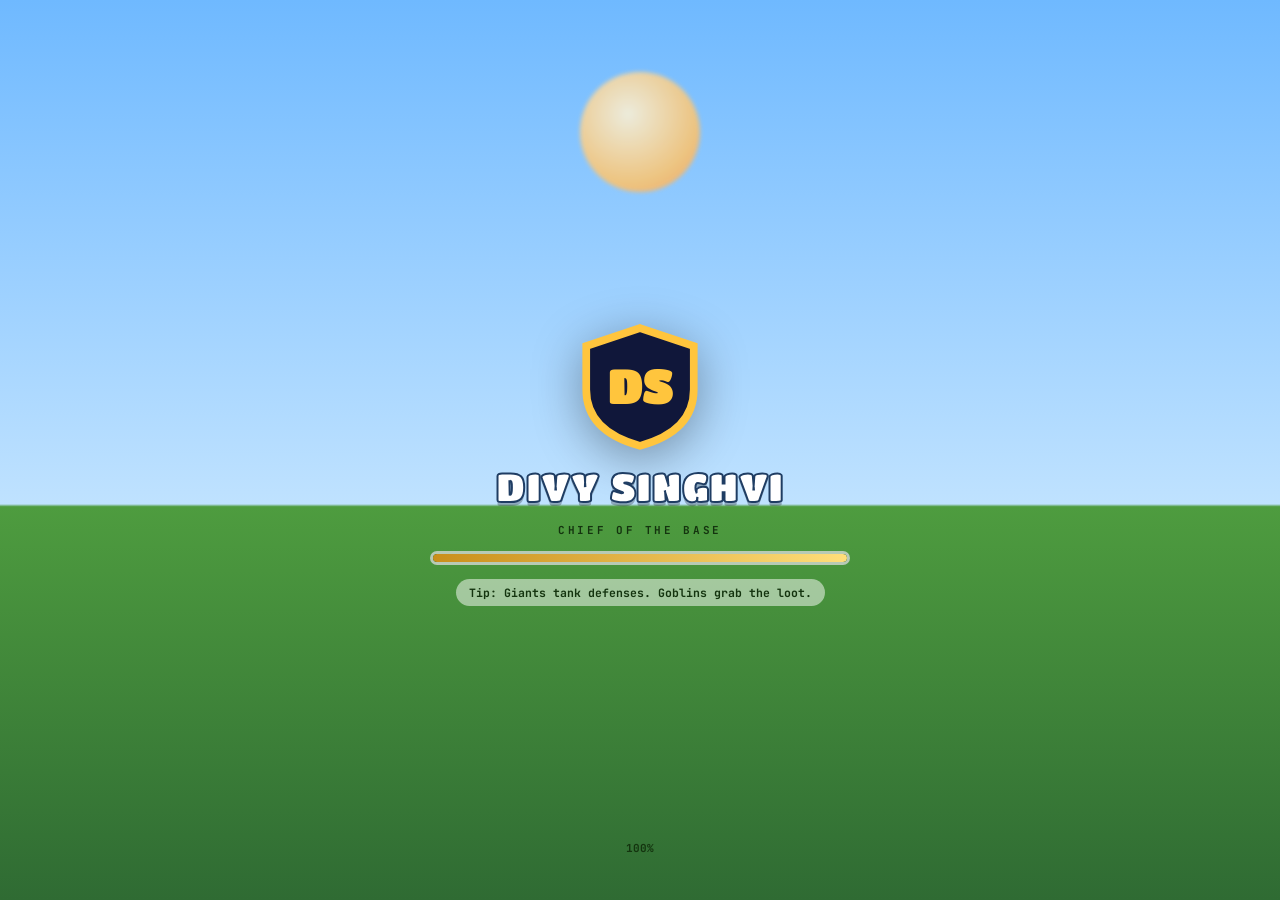
==== commit 0ce8713c: "De-slop pass: the village stops looking generated World: per-tile tone jitter, winding dirt path wit" ====
--- a/index.html
+++ b/index.html
@@ -12,7 +12,7 @@
 <link rel="preconnect" href="https://fonts.googleapis.com">
 <link rel="preconnect" href="https://fonts.gstatic.com" crossorigin>
 <link href="https://fonts.googleapis.com/css2?family=Titan+One&family=Nunito:wght@400;700;800;900&family=JetBrains+Mono:wght@500;700&display=swap" rel="stylesheet">
-<link rel="stylesheet" href="styles.css?v=3">
+<link rel="stylesheet" href="styles.css?v=4">
 </head>
 <body>
 
@@ -53,8 +53,8 @@
       <svg viewBox="0 0 60 58" class="hud-star" id="star3"><path d="M30 2 L37.8 20.5 L57.8 22.2 L42.6 35.4 L47.1 55 L30 44.6 L12.9 55 L17.4 35.4 L2.2 22.2 L22.2 20.5 Z" fill="url(#sg)" stroke="#9A6A0E" stroke-width="2.5"/></svg>
     </div>
     <div class="hud-damage mono"><span id="damagePct">0</span>%</div>
-    <div class="hud-gems mono" id="hudGems" title="Gems earned">💎 <span id="gemCount">0</span></div>
-    <button class="hud-btn hud-btn-profile" id="profileBtn" title="Full profile — the résumé, no raiding required" aria-label="Full profile">📜<span class="hud-btn-label">PROFILE</span></button>
+    <div class="hud-gems mono" id="hudGems" title="Gems earned"><svg viewBox="0 0 24 24" width="13" height="13" aria-hidden="true"><path d="M12 2l7 6-7 14L5 8z" fill="#59E4E0" stroke="#1E9C99" stroke-width="1.6" stroke-linejoin="round"/></svg> <span id="gemCount">0</span></div>
+    <button class="hud-btn hud-btn-profile" id="profileBtn" title="Full profile — the résumé, no raiding required" aria-label="Full profile"><svg viewBox="0 0 24 24" width="14" height="14" aria-hidden="true"><path d="M6 4h12a2 2 0 0 1 2 2v12a2 2 0 0 1-2 2H6a2 2 0 0 1-2-2V6a2 2 0 0 1 2-2z" fill="#F4E7C3" stroke="#7A5000" stroke-width="1.8"/><path d="M8 9h8M8 12.5h8M8 16h5" stroke="#8A6A2E" stroke-width="1.5" stroke-linecap="round"/></svg><span class="hud-btn-label">PROFILE</span></button>
     <button class="hud-btn" id="soundBtn" title="Toggle sound" aria-label="Toggle sound"><span id="soundIcon">♪</span></button>
     <button class="hud-btn" id="logBtn" title="War log" aria-label="War log">☰</button>
     <button class="hud-btn hud-btn-ally" id="allyBtn" title="Request alliance" aria-label="Request alliance">⚔</button>
@@ -83,17 +83,17 @@
     <h1 class="scout-title">DIVY SINGHVI</h1>
     <p class="scout-role">Product Engineer <b>@ Gradr</b> &ensp;·&ensp; Kubernetes Contributor &ensp;·&ensp; TH15 Chief</p>
     <div class="scout-chips">
-      <span class="chip">🐙 Minikube — upstream commits</span>
-      <span class="chip">🧩 5,000+ users on his Chrome extension</span>
-      <span class="chip">🏆 #98 worldwide · WorldQuant IQC</span>
-    </div>
-    <p class="scout-line">This base is his portfolio. <b>Read it in one click — or raid it and loot the intel yourself.</b></p>
+      <span class="chip"><svg viewBox="0 0 16 16" width="13" height="13" aria-hidden="true"><path fill="currentColor" d="M8 0C3.58 0 0 3.58 0 8c0 3.54 2.29 6.53 5.47 7.59.4.07.55-.17.55-.38 0-.19-.01-.82-.01-1.49-2.01.37-2.53-.49-2.69-.94-.09-.23-.48-.94-.82-1.13-.28-.15-.68-.52-.01-.53.63-.01 1.08.58 1.23.82.72 1.21 1.87.87 2.33.66.07-.52.28-.87.51-1.07-1.78-.2-3.64-.89-3.64-3.95 0-.87.31-1.59.82-2.15-.08-.2-.36-1.02.08-2.12 0 0 .67-.21 2.2.82.64-.18 1.32-.27 2-.27s1.36.09 2 .27c1.53-1.04 2.2-.82 2.2-.82.44 1.1.16 1.92.08 2.12.51.56.82 1.27.82 2.15 0 3.07-1.87 3.75-3.65 3.95.29.25.54.73.54 1.48 0 1.07-.01 1.93-.01 2.2 0 .21.15.46.55.38A8.01 8.01 0 0 0 16 8c0-4.42-3.58-8-8-8"/></svg> Minikube — upstream commits</span>
+      <span class="chip"><svg viewBox="0 0 24 24" width="13" height="13" aria-hidden="true"><circle cx="9" cy="8" r="3.4" fill="currentColor"/><circle cx="16.5" cy="9" r="2.7" fill="currentColor" opacity=".65"/><path d="M3 19c.6-3.4 3-5.2 6-5.2s5.4 1.8 6 5.2z" fill="currentColor"/><path d="M14.7 13.6c2.4.2 4.3 1.7 4.8 4.4h-3.4" fill="currentColor" opacity=".65"/></svg> 5,000+ extension users</span>
+      <span class="chip"><svg viewBox="0 0 24 24" width="13" height="13" aria-hidden="true"><path d="M7 3h10v2h4c0 4-2 6.5-4.6 7.2A6 6 0 0 1 13 15v3h3v3H8v-3h3v-3a6 6 0 0 1-3.4-2.8C5 11.5 3 9 3 5h4z" fill="currentColor"/></svg> #98 worldwide · WorldQuant IQC</span>
+    </div>
+    <p class="scout-line">This base is his portfolio. <b>Read it — or raid it.</b></p>
     <div class="scout-actions">
-      <button class="scout-btn scout-btn-profile" id="scoutProfile">📜&ensp;FULL PROFILE — 60 SECONDS</button>
-      <div class="scout-cta" id="scoutCta"><span class="pulse"></span> OR RAID: TAP A TROOP · TAP THE GRASS</div>
+      <button class="scout-btn scout-btn-profile" id="scoutProfile">FULL PROFILE</button>
+      <div class="scout-cta" id="scoutCta"><span class="pulse"></span> RAID: PICK A TROOP · TAP THE GRASS</div>
     </div>
     <div class="scout-sublinks mono">
-      <a href="story/">🎬 story mode</a>&ensp;·&ensp;<a href="mailto:divysinghvi5@gmail.com">✉️ contact</a>&ensp;·&ensp;<a href="https://github.com/divysinghvi" target="_blank" rel="noopener">github</a>&ensp;·&ensp;<a href="https://www.linkedin.com/in/divysinghvi/" target="_blank" rel="noopener">linkedin</a>
+      <a href="story/">story mode</a>&ensp;·&ensp;<a href="mailto:divysinghvi5@gmail.com">contact</a>&ensp;·&ensp;<a href="https://github.com/divysinghvi" target="_blank" rel="noopener">github</a>&ensp;·&ensp;<a href="https://www.linkedin.com/in/divysinghvi/" target="_blank" rel="noopener">linkedin</a>
     </div>
   </div>
 </div>
@@ -129,13 +129,13 @@
     <div class="result-loot">
       <div class="rl"><i class="dot dot-gold"></i><span class="mono" id="rGold">0</span></div>
       <div class="rl"><i class="dot dot-elixir"></i><span class="mono" id="rElixir">0</span></div>
-      <div class="rl">🏆 <span class="mono" id="rTrophies">0</span></div>
-      <div class="rl">💥 <span class="mono" id="rDamage">0%</span></div>
+      <div class="rl"><svg viewBox="0 0 24 24" width="15" height="15" aria-hidden="true"><path d="M7 3h10v2h4c0 4-2 6.5-4.6 7.2A6 6 0 0 1 13 15v3h3v3H8v-3h3v-3a6 6 0 0 1-3.4-2.8C5 11.5 3 9 3 5h4z" fill="#FFC53D"/></svg> <span class="mono" id="rTrophies">0</span></div>
+      <div class="rl"><svg viewBox="0 0 24 24" width="15" height="15" aria-hidden="true"><path d="M12 1l1.8 6L19 4l-3 5.2 6 .8-5.4 3 3.4 5-6-1.8L12 23l-2-6.8L4 18l3.4-5L2 10l6-.8L5 4l5.2 3z" fill="#FF7A3D"/></svg> <span class="mono" id="rDamage">0%</span></div>
     </div>
     <div class="result-actions">
       <button class="r-btn r-primary" id="raidAgain">RAID AGAIN</button>
-      <button class="r-btn r-ally" id="resultProfile">📜 FULL PROFILE</button>
-      <button class="r-btn r-share" id="shareBtn">⚔ CHALLENGE A FRIEND</button>
+      <button class="r-btn r-ally" id="resultProfile">FULL PROFILE</button>
+      <button class="r-btn r-share" id="shareBtn">CHALLENGE A FRIEND</button>
       <button class="r-btn r-ghost" id="resultAlly">REQUEST ALLIANCE</button>
     </div>
     <p class="result-hint mono" id="resultHint"></p>
@@ -166,7 +166,7 @@
     <p class="al-kicker mono">REQUEST ALLIANCE</p>
     <h2 class="al-title">The builder already has a clan.</h2>
     <p class="al-sub">Happily shipping at Gradr — not looking for a new village. But open-source collabs, side quests, and genuinely hard problems? The gates are open. Replies faster than a rage-quit.</p>
-    <a class="al-cta" href="mailto:divysinghvi5@gmail.com">⚔&ensp;SEND RAID PLANS&ensp;→&ensp;divysinghvi5@gmail.com</a>
+    <a class="al-cta" href="mailto:divysinghvi5@gmail.com">SEND RAID PLANS&ensp;→&ensp;divysinghvi5@gmail.com</a>
 
     <div class="banner-row">
       <a class="banner" href="https://github.com/divysinghvi" target="_blank" rel="noopener">
@@ -184,9 +184,9 @@
     </div>
   </div>
   <footer class="footer">
-    <p style="margin-bottom:14px"><a class="story-link" href="story/">🎬 Prefer to watch? <b>Story Mode</b> — the original scroll-film version of this base</a></p>
-    <p>Built by Divy Singhvi — designed as one continuous raid, then made playable because a film you can only watch is a storyboard. No Supercell assets; this village is original fan-spirit art, drawn frame by frame on a canvas.</p>
-    <p class="footer-hint mono">P.S. real chiefs know the code: ↑ ↑ ↓ ↓ ← → ← → B A &ensp;·&ensp; type <b>hogrider</b>, <b>pekka</b>, <b>godmode</b>, <b>rage</b>, <b>freeze</b> &ensp;·&ensp; try <b>?auto</b> &ensp;·&ensp; triple-tap the Town Hall</p>
+    <p style="margin-bottom:14px"><a class="story-link" href="story/">Prefer to watch? <b>Story Mode</b> — the scroll-film version of this base</a></p>
+    <p>Built by Divy Singhvi. Original art, drawn line by line on a canvas — no game assets borrowed.</p>
+    <p class="footer-hint mono">real chiefs know: ↑↑↓↓←→←→BA · hogrider · pekka · rage · freeze · ?auto · triple-tap the Town Hall</p>
   </footer>
 </section>
 
@@ -203,6 +203,6 @@
 <div class="cinem-cap" id="cinemCap" aria-hidden="true"></div>
 <button class="cinem-skip" id="cinemSkip" aria-label="Skip cinematic">SKIP&ensp;▸</button>
 
-<script src="game.js?v=8"></script>
+<script src="game.js?v=10"></script>
 </body>
 </html>
--- a/styles.css
+++ b/styles.css
@@ -115,7 +115,7 @@
 .hud-name{font-family:"Titan One";font-size:14px;letter-spacing:.06em;color:var(--text);white-space:nowrap}
 .hud-center{display:flex;flex-direction:column;align-items:center;gap:3px;min-width:0}
 .hud-phase{
-  font-family:"Titan One";font-size:10.5px;letter-spacing:.26em;color:var(--gold);
+  font-family:"Titan One";font-size:11px;letter-spacing:.14em;color:var(--gold);
   text-shadow:0 1px 4px rgba(0,0,0,.6);white-space:nowrap;
 }
 .hud-timer{
@@ -163,7 +163,7 @@
 .loader-shield{width:clamp(80px,11vw,128px);filter:drop-shadow(0 10px 24px rgba(0,0,0,.35));position:relative;z-index:2;animation:floaty 2.6s ease-in-out infinite}
 @keyframes floaty{50%{transform:translateY(-10px)}}
 .loader-name{font-family:"Titan One";font-size:clamp(22px,3.6vw,38px);color:#fff;-webkit-text-stroke:2px #1F3D63;text-shadow:0 4px 0 rgba(0,0,0,.25);letter-spacing:.04em;z-index:2}
-.loader-sub{font-family:"JetBrains Mono";font-size:11px;letter-spacing:.4em;color:#14340F;font-weight:700;z-index:2}
+.loader-sub{font-family:"JetBrains Mono";font-size:11px;letter-spacing:.24em;color:#14340F;font-weight:700;z-index:2}
 .loader-bar{width:min(64vw,420px);height:14px;border-radius:99px;background:rgba(0,0,0,.3);border:3px solid rgba(255,255,255,.65);overflow:hidden;z-index:2}
 .loader-bar i{display:block;height:100%;width:0;background:linear-gradient(90deg,var(--gold-deep),var(--gold-glow));border-radius:99px}
 .loader-tip{font-family:"JetBrains Mono";font-size:11.5px;color:#14340F;font-weight:700;background:rgba(255,255,255,.5);padding:6px 13px;border-radius:99px;z-index:2}
@@ -177,7 +177,7 @@
 }
 .scout.on{opacity:1}
 .scout-inner{max-width:min(92vw,760px);text-align:center;padding:0 5vw}
-.scout-kicker{font-size:clamp(10px,1.4vw,13px);letter-spacing:.5em;color:var(--text-dim);margin-bottom:2.4vh}
+.scout-kicker{font-size:clamp(10px,1.4vw,12.5px);letter-spacing:.26em;color:var(--text-dim);margin-bottom:2.4vh}
 .scout-title{
   font-family:"Titan One";font-size:clamp(48px,11vw,140px);line-height:.9;color:var(--gold);
   text-shadow:0 5px 0 var(--gold-deep),0 12px 0 rgba(0,0,0,.35),0 26px 80px rgba(255,197,61,.3);
@@ -210,7 +210,7 @@
 .scout .scout-sublinks,.scout .scout-actions,.scout .scout-chips{pointer-events:auto}
 .scout-cta{
   margin-top:4vh;display:inline-flex;align-items:center;gap:12px;
-  font-family:"JetBrains Mono";font-size:clamp(11px,1.4vw,14px);letter-spacing:.22em;color:var(--gold);
+  font-family:"JetBrains Mono";font-size:clamp(11px,1.4vw,13.5px);letter-spacing:.14em;color:var(--gold);
   background:rgba(255,197,61,.1);border:2px solid rgba(255,197,61,.4);border-radius:99px;padding:12px 22px;
   animation:bob 2.2s ease-in-out infinite;
 }
@@ -268,7 +268,7 @@
 .info{
   position:fixed;top:0;right:0;bottom:0;width:min(420px,92vw);z-index:65;
   background:linear-gradient(180deg,rgba(14,20,46,.97),rgba(8,13,31,.97));
-  border-left:3px solid rgba(255,197,61,.4);
+  border-left:4px solid #6B4A2B;box-shadow:inset 3px 0 0 rgba(255,222,122,.25),inset 0 0 60px rgba(0,0,0,.4),-16px 0 50px rgba(0,0,0,.5);
   transform:translateX(105%);transition:transform .4s cubic-bezier(.2,.9,.3,1.1);
   box-shadow:-16px 0 50px rgba(0,0,0,.5);display:flex;flex-direction:column;
 }
@@ -323,7 +323,7 @@
 .p-link:hover{transform:translateY(-2px)}
 .p-link.gold{background:linear-gradient(180deg,#67B94C,#3D8A2E);border-color:#276018;box-shadow:0 4px 0 #276018}
 .p-sect{
-  font-family:"Titan One";font-size:13px;letter-spacing:.22em;color:var(--gold);
+  font-family:"Titan One";font-size:13px;letter-spacing:.15em;color:var(--gold);
   margin:26px 0 4px;padding-bottom:8px;border-bottom:2px solid rgba(255,197,61,.25);
 }
 .p-job{padding:14px 0 4px;border-bottom:1px solid rgba(255,255,255,.06)}
@@ -356,8 +356,8 @@
 .result.on{opacity:1;pointer-events:auto}
 .result-card{
   width:min(440px,92vw);text-align:center;
-  background:linear-gradient(180deg,#171F45,#101736);border:3px solid rgba(255,197,61,.4);border-radius:22px;
-  padding:32px 26px 26px;box-shadow:0 24px 70px rgba(0,0,0,.6);
+  background:linear-gradient(180deg,#171F45,#101736);border:3px solid #6B4A2B;border-radius:22px;
+  padding:32px 26px 26px;box-shadow:inset 0 0 0 2px rgba(255,222,122,.22),inset 0 0 60px rgba(0,0,0,.35),0 24px 70px rgba(0,0,0,.6);
   transform:scale(.9);transition:transform .4s cubic-bezier(.2,.9,.3,1.3);
 }
 .result.on .result-card{transform:scale(1)}
@@ -382,7 +382,7 @@
 /* ─────────── war log ─────────── */
 .warlog{position:fixed;inset:0;z-index:78;display:flex;align-items:center;justify-content:center;background:rgba(8,13,31,.8);opacity:0;pointer-events:none;transition:opacity .3s ease;backdrop-filter:blur(3px)}
 .warlog.on{opacity:1;pointer-events:auto}
-.warlog-card{width:min(520px,94vw);max-height:84vh;display:flex;flex-direction:column;background:linear-gradient(180deg,#171F45,#101736);border:3px solid #2A3560;border-radius:20px;overflow:hidden;box-shadow:0 24px 70px rgba(0,0,0,.6)}
+.warlog-card{width:min(520px,94vw);max-height:84vh;display:flex;flex-direction:column;background:linear-gradient(180deg,#171F45,#101736);border:3px solid #6B4A2B;border-radius:20px;overflow:hidden;box-shadow:inset 0 0 0 2px rgba(255,222,122,.22),0 24px 70px rgba(0,0,0,.6)}
 .warlog-head{display:flex;align-items:center;justify-content:space-between;padding:18px 22px;border-bottom:2px solid #2A3560}
 .warlog-head h3{font-family:"Titan One";font-size:18px;color:var(--gold);letter-spacing:.04em}
 .warlog-close{width:32px;height:32px;border-radius:50%;background:rgba(255,255,255,.08);font-size:15px;color:var(--text-dim)}
@@ -413,7 +413,7 @@
 }
 .alliance.on{opacity:1;pointer-events:auto}
 .alliance-inner{max-width:860px;margin:0 auto;text-align:center;padding:16vh 6vw 0}
-.al-kicker{font-family:"JetBrains Mono";font-size:12px;letter-spacing:.5em;color:#A0722B;margin-bottom:16px}
+.al-kicker{font-family:"JetBrains Mono";font-size:12px;letter-spacing:.28em;color:#A0722B;margin-bottom:16px}
 .al-title{font-family:"Titan One";font-size:clamp(30px,5.4vw,60px);line-height:1.05;color:var(--ink);text-shadow:0 3px 0 rgba(255,255,255,.5)}
 .al-sub{margin-top:18px;font-size:clamp(14px,1.8vw,18px);color:#6B5637;line-height:1.7}
 .al-cta{display:inline-block;margin-top:34px;font-family:"Titan One";font-size:clamp(13px,1.6vw,17px);text-decoration:none;color:#fff;background:linear-gradient(180deg,#67B94C,#3D8A2E);border:3px solid #276018;border-radius:16px;padding:16px 26px;box-shadow:0 6px 0 #276018,0 14px 30px rgba(0,0,0,.25);transition:transform .15s ease,box-shadow .15s ease}
@@ -454,4 +454,16 @@
 @media (max-height:560px){
   .scout-line{display:none}
   .scout-cta{margin-top:2vh}
-}+}
+
+/* drawn-icon alignment */
+.t-icon{display:flex;align-items:center}
+.t-icon svg{display:block}
+.p-link{align-items:center}
+.p-link svg{display:block}
+.chip{display:inline-flex;align-items:center;gap:7px}
+.chip svg{display:block;color:var(--gold)}
+.hud-gems{display:inline-flex;align-items:center;gap:5px}
+.rl{align-items:center}
+.rl svg{display:block}
+.wl-loot .dot{width:8px;height:8px;margin-right:3px;display:inline-block;vertical-align:baseline}
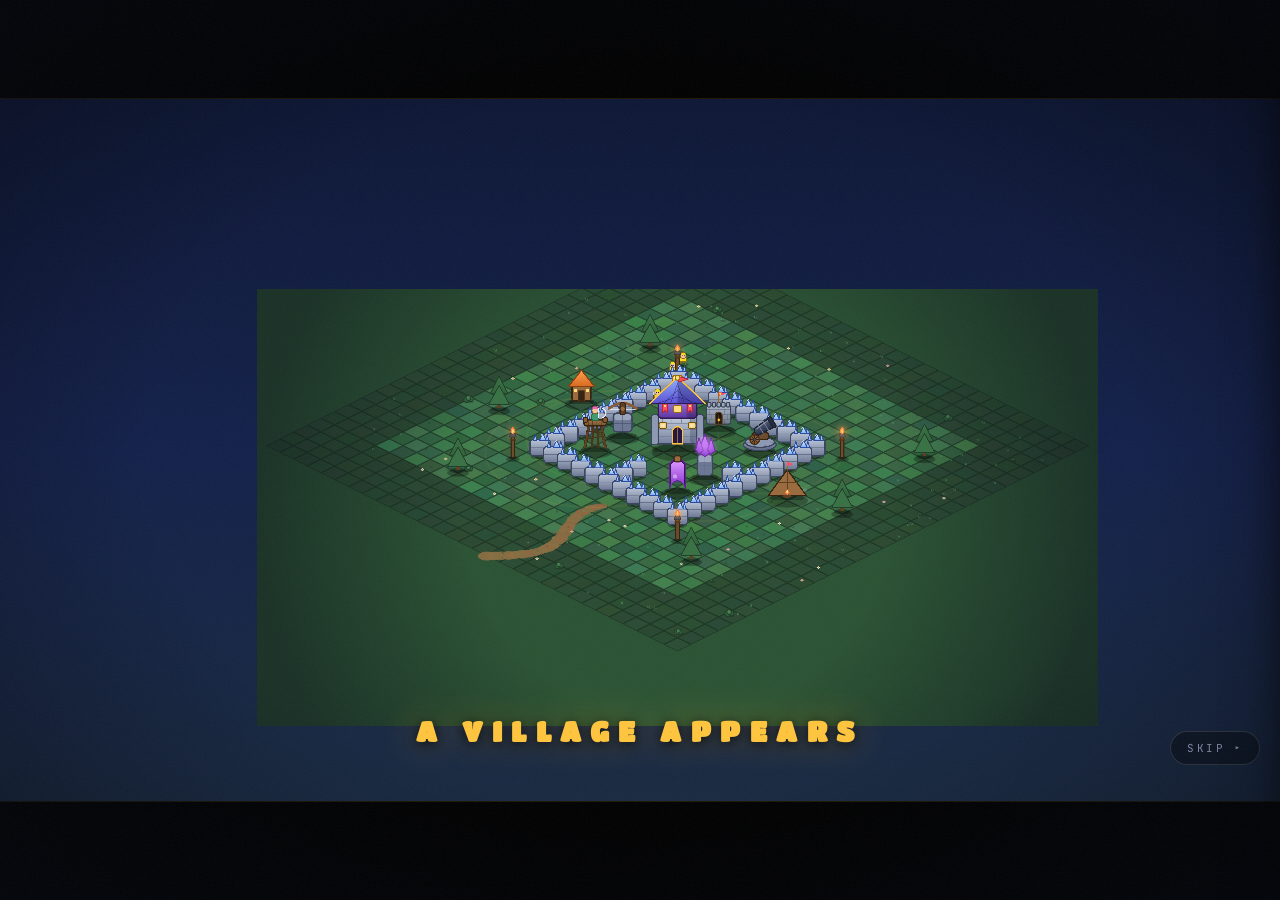
==== commit ce48d702: "Archer tower rebuilt, scout camera drift, OG share image, mobile HUD, README - Archer tower: proper " ====
--- a/index.html
+++ b/index.html
@@ -8,11 +8,16 @@
 <meta name="theme-color" content="#10173A">
 <meta property="og:title" content="Divy Singhvi — Product Engineer · Raid My Base">
 <meta property="og:description" content="Product engineer @ Gradr · Kubernetes contributor · TH15 chief. Read the profile — or three-star it.">
+<meta property="og:image" content="https://divy-three-stars.vercel.app/og.png">
+<meta property="og:image:width" content="1200">
+<meta property="og:image:height" content="630">
+<meta name="twitter:card" content="summary_large_image">
+<meta name="twitter:image" content="https://divy-three-stars.vercel.app/og.png">
 <link rel="icon" href="data:image/svg+xml,%3Csvg xmlns='http://www.w3.org/2000/svg' viewBox='0 0 100 100'%3E%3Cpath d='M50 4 92 18v34c0 26-20 38-42 44C28 90 8 78 8 52V18Z' fill='%2310173A' stroke='%23FFC53D' stroke-width='6'/%3E%3Ctext x='50' y='63' font-size='38' font-family='Arial Black' font-weight='900' fill='%23FFC53D' text-anchor='middle'%3EDS%3C/text%3E%3C/svg%3E">
 <link rel="preconnect" href="https://fonts.googleapis.com">
 <link rel="preconnect" href="https://fonts.gstatic.com" crossorigin>
 <link href="https://fonts.googleapis.com/css2?family=Titan+One&family=Nunito:wght@400;700;800;900&family=JetBrains+Mono:wght@500;700&display=swap" rel="stylesheet">
-<link rel="stylesheet" href="styles.css?v=4">
+<link rel="stylesheet" href="styles.css?v=5">
 </head>
 <body>
 
@@ -203,6 +208,6 @@
 <div class="cinem-cap" id="cinemCap" aria-hidden="true"></div>
 <button class="cinem-skip" id="cinemSkip" aria-label="Skip cinematic">SKIP&ensp;▸</button>
 
-<script src="game.js?v=10"></script>
+<script src="game.js?v=11"></script>
 </body>
 </html>
--- a/styles.css
+++ b/styles.css
@@ -451,6 +451,13 @@
   .tray-army{min-width:74px}
   .info{width:92vw}
 }
+@media (max-width:560px){
+  .hud-phase{display:none}
+  .hud-damage{min-width:30px}
+  .hud-btn-label{display:none}
+  .hud-btn-profile{width:32px;padding:0}
+  .hud-right{gap:6px}
+}
 @media (max-height:560px){
   .scout-line{display:none}
   .scout-cta{margin-top:2vh}
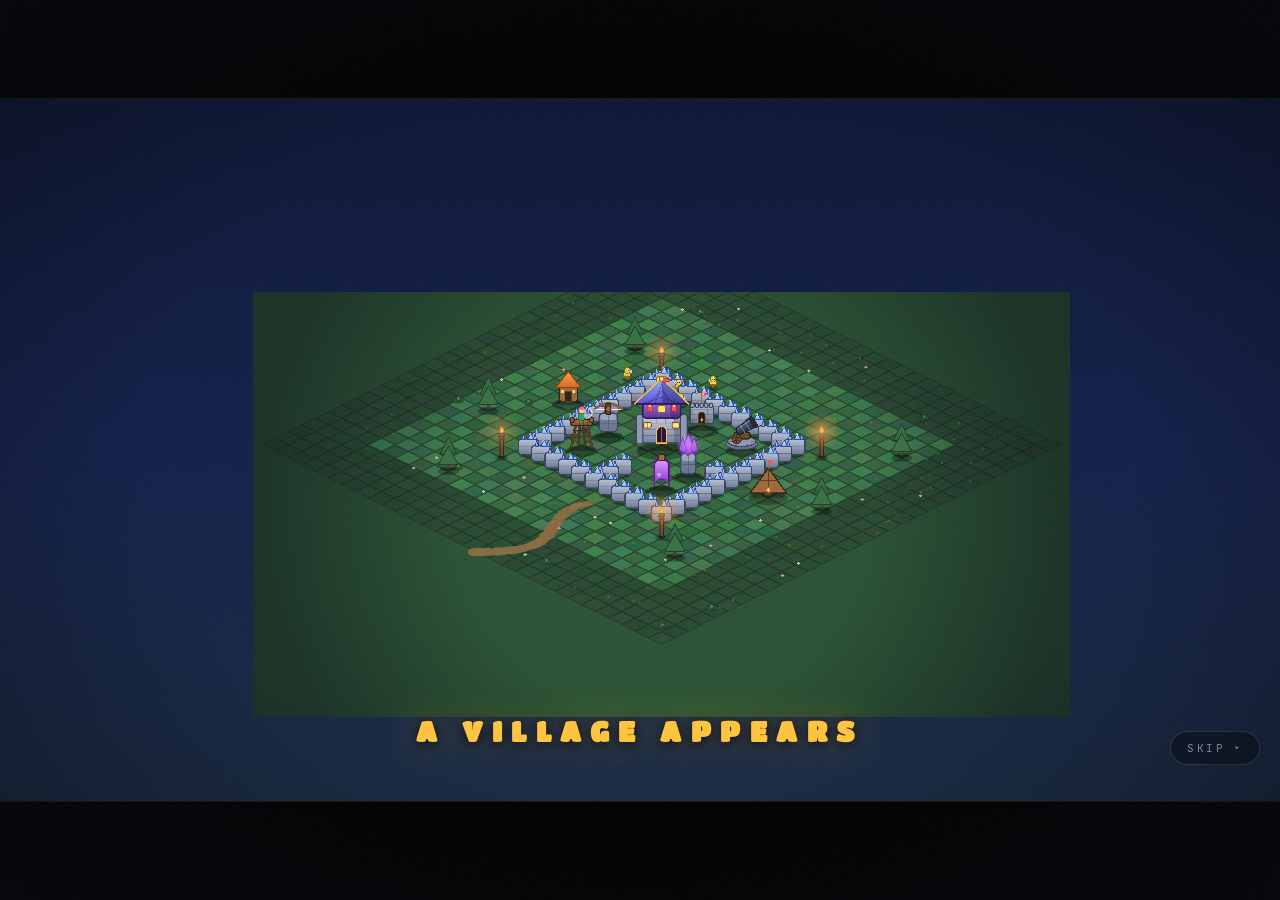
==== commit e0a86b56: "Kill the drawer, lock the frame rate - Intel + profile panels are centered modal cards (same languag" ====
--- a/index.html
+++ b/index.html
@@ -105,14 +105,18 @@
 
 <!-- ══════════════ BUILDING INFO PANEL (the portfolio, inside the mechanic) ══════════════ -->
 <aside class="info" id="info" aria-hidden="true">
-  <button class="info-close" id="infoClose" aria-label="Close">✕</button>
-  <div class="info-scroll" id="infoScroll"><!-- injected --></div>
+  <div class="panel-card">
+    <button class="info-close" id="infoClose" aria-label="Close">✕</button>
+    <div class="info-scroll" id="infoScroll"><!-- injected --></div>
+  </div>
 </aside>
 
 <!-- ══════════════ FULL PROFILE (the whole résumé — zero gameplay required) ══════════════ -->
 <aside class="info profile" id="profile" aria-hidden="true">
-  <button class="info-close" id="profileClose" aria-label="Close">✕</button>
-  <div class="info-scroll" id="profileScroll"><!-- injected --></div>
+  <div class="panel-card">
+    <button class="info-close" id="profileClose" aria-label="Close">✕</button>
+    <div class="info-scroll" id="profileScroll"><!-- injected --></div>
+  </div>
 </aside>
 
 <noscript>
@@ -208,6 +212,6 @@
 <div class="cinem-cap" id="cinemCap" aria-hidden="true"></div>
 <button class="cinem-skip" id="cinemSkip" aria-label="Skip cinematic">SKIP&ensp;▸</button>
 
-<script src="game.js?v=11"></script>
+<script src="game.js?v=12"></script>
 </body>
 </html>
--- a/styles.css
+++ b/styles.css
@@ -265,20 +265,30 @@
 .tray-end:active{transform:translateY(3px);box-shadow:0 2px 0 #5C1610}
 
 /* ─────────── building info panel ─────────── */
+/* intel + profile live in centered cards, same language as result/war log — no drawers */
 .info{
-  position:fixed;top:0;right:0;bottom:0;width:min(420px,92vw);z-index:65;
-  background:linear-gradient(180deg,rgba(14,20,46,.97),rgba(8,13,31,.97));
-  border-left:4px solid #6B4A2B;box-shadow:inset 3px 0 0 rgba(255,222,122,.25),inset 0 0 60px rgba(0,0,0,.4),-16px 0 50px rgba(0,0,0,.5);
-  transform:translateX(105%);transition:transform .4s cubic-bezier(.2,.9,.3,1.1);
-  box-shadow:-16px 0 50px rgba(0,0,0,.5);display:flex;flex-direction:column;
-}
-.info.on{transform:translateX(0)}
+  position:fixed;inset:0;z-index:65;
+  display:flex;align-items:center;justify-content:center;
+  background:rgba(5,9,20,.72);
+  opacity:0;pointer-events:none;transition:opacity .22s ease;
+}
+.info.on{opacity:1;pointer-events:auto}
+.panel-card{
+  position:relative;width:min(520px,94vw);max-height:86vh;
+  display:flex;flex-direction:column;overflow:hidden;
+  background:linear-gradient(180deg,#171F45,#101736);
+  border:3px solid #6B4A2B;border-radius:20px;
+  box-shadow:inset 0 0 0 2px rgba(255,222,122,.22),0 24px 70px rgba(0,0,0,.6);
+  transform:scale(.94) translateY(10px);
+  transition:transform .22s cubic-bezier(.2,.9,.3,1.2);
+}
+.info.on .panel-card{transform:none}
 .info-close{
   position:absolute;top:14px;right:14px;width:34px;height:34px;border-radius:50%;
   background:rgba(255,255,255,.08);border:1.5px solid rgba(255,255,255,.15);font-size:15px;color:var(--text-dim);z-index:2;
 }
 .info-close:hover{background:rgba(255,77,94,.2);color:var(--danger)}
-.info-scroll{overflow-y:auto;padding:60px 26px 40px;scrollbar-width:thin;scrollbar-color:rgba(255,197,61,.3) transparent}
+.info-scroll{overflow-y:auto;padding:52px 26px 32px;scrollbar-width:thin;scrollbar-color:rgba(255,197,61,.3) transparent}
 .info-scroll::-webkit-scrollbar{width:6px}
 .info-scroll::-webkit-scrollbar-thumb{background:rgba(255,197,61,.3);border-radius:3px}
 .info-art{width:120px;height:120px;margin:0 auto 18px;display:block}
@@ -308,7 +318,8 @@
 }
 
 /* ─────────── full profile panel ─────────── */
-.profile{width:min(560px,96vw);z-index:82}
+.profile{z-index:82}
+.profile .panel-card{width:min(580px,96vw)}
 .p-head{text-align:center;margin-bottom:10px}
 .p-name{font-family:"Titan One";font-size:clamp(26px,3.4vw,36px);color:var(--gold);text-shadow:0 3px 0 var(--gold-deep),0 6px 0 rgba(0,0,0,.3)}
 .p-role{font-size:15px;font-weight:800;color:var(--text);margin-top:6px}
@@ -351,7 +362,7 @@
 .result{
   position:fixed;inset:0;z-index:80;display:flex;align-items:center;justify-content:center;
   background:radial-gradient(ellipse at center,rgba(8,13,31,.6),rgba(8,13,31,.92));
-  opacity:0;pointer-events:none;transition:opacity .4s ease;backdrop-filter:blur(3px);
+  opacity:0;pointer-events:none;transition:opacity .3s ease;
 }
 .result.on{opacity:1;pointer-events:auto}
 .result-card{
@@ -380,7 +391,7 @@
 .result-hint{margin-top:18px;font-size:10.5px;color:var(--text-dim)}
 
 /* ─────────── war log ─────────── */
-.warlog{position:fixed;inset:0;z-index:78;display:flex;align-items:center;justify-content:center;background:rgba(8,13,31,.8);opacity:0;pointer-events:none;transition:opacity .3s ease;backdrop-filter:blur(3px)}
+.warlog{position:fixed;inset:0;z-index:78;display:flex;align-items:center;justify-content:center;background:rgba(8,13,31,.8);opacity:0;pointer-events:none;transition:opacity .25s ease}
 .warlog.on{opacity:1;pointer-events:auto}
 .warlog-card{width:min(520px,94vw);max-height:84vh;display:flex;flex-direction:column;background:linear-gradient(180deg,#171F45,#101736);border:3px solid #6B4A2B;border-radius:20px;overflow:hidden;box-shadow:inset 0 0 0 2px rgba(255,222,122,.22),0 24px 70px rgba(0,0,0,.6)}
 .warlog-head{display:flex;align-items:center;justify-content:space-between;padding:18px 22px;border-bottom:2px solid #2A3560}
@@ -449,7 +460,6 @@
   .hud-loot{display:none}
   .hud-gems{display:none}
   .tray-army{min-width:74px}
-  .info{width:92vw}
 }
 @media (max-width:560px){
   .hud-phase{display:none}
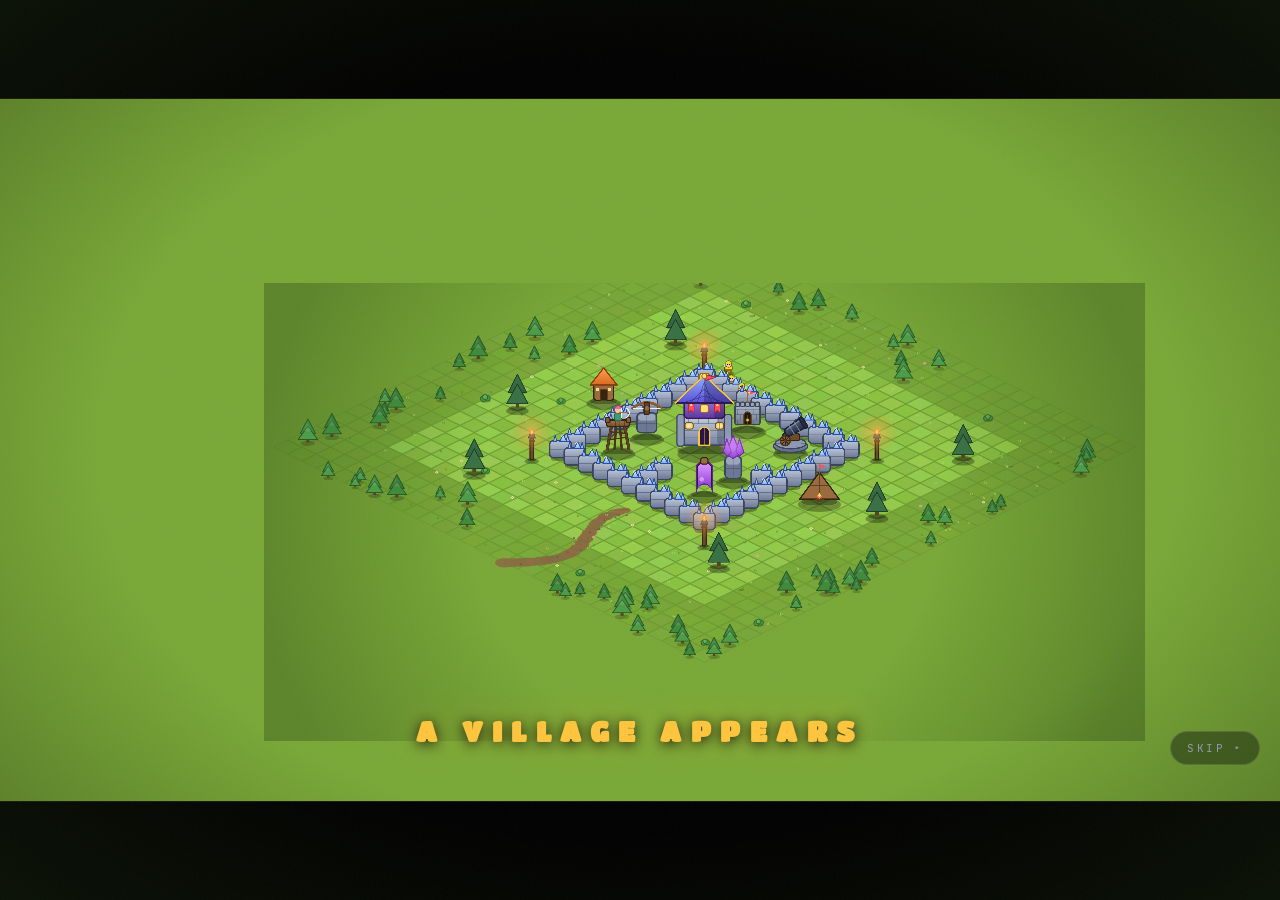
==== commit 4f4148ba: "Daylight: the world and UI redrawn to match the real village The night-navy palette was invented; th" ====
--- a/index.html
+++ b/index.html
@@ -17,7 +17,7 @@
 <link rel="preconnect" href="https://fonts.googleapis.com">
 <link rel="preconnect" href="https://fonts.gstatic.com" crossorigin>
 <link href="https://fonts.googleapis.com/css2?family=Titan+One&family=Nunito:wght@400;700;800;900&family=JetBrains+Mono:wght@500;700&display=swap" rel="stylesheet">
-<link rel="stylesheet" href="styles.css?v=5">
+<link rel="stylesheet" href="styles.css?v=7">
 </head>
 <body>
 
@@ -212,6 +212,6 @@
 <div class="cinem-cap" id="cinemCap" aria-hidden="true"></div>
 <button class="cinem-skip" id="cinemSkip" aria-label="Skip cinematic">SKIP&ensp;▸</button>
 
-<script src="game.js?v=12"></script>
+<script src="game.js?v=14"></script>
 </body>
 </html>
--- a/styles.css
+++ b/styles.css
@@ -484,3 +484,127 @@
 .rl{align-items:center}
 .rl svg{display:block}
 .wl-loot .dot{width:8px;height:8px;margin-right:3px;display:inline-block;vertical-align:baseline}
+
+/* ═══════════════════════════════════════════════════════════════
+   DAY THEME — the world is a bright meadow, the UI is carved wood.
+   This layer overrides the night-navy skin wholesale.
+   ═══════════════════════════════════════════════════════════════ */
+#world{background:#79A837;cursor:default}
+.vignette{background:radial-gradient(ellipse at center,transparent 60%,rgba(24,40,10,.4) 100%)}
+.grain{opacity:.04}
+
+/* HUD: dark wood strip, CoC resource pills */
+.hud{background:linear-gradient(180deg,rgba(46,32,18,.92),rgba(46,32,18,0))}
+.hud-loot{
+  background:rgba(30,20,10,.78);border:2px solid rgba(20,12,6,.9);border-radius:99px;
+  padding:3px 10px 3px 8px;color:#FFE9A8;
+}
+.hud-gems{background:rgba(30,20,10,.78);border:2px solid rgba(20,12,6,.9);border-radius:99px;padding:3px 10px;color:#9BE8B0}
+.hud-damage{background:rgba(30,20,10,.78);border:2px solid rgba(20,12,6,.9);border-radius:99px;padding:3px 10px;min-width:0}
+.hud-btn{background:linear-gradient(180deg,#7A5A3B,#4E3520);border:2px solid #33241A;color:#EFE0C4}
+.hud-btn:hover{background:linear-gradient(180deg,#8A6845,#5A4128);color:#FFE9A8;border-color:#33241A}
+.hud-phase{color:#FFE9A8}
+
+/* panels: wood frame, cream interior, ink text — like every dialog back home */
+.info{background:rgba(28,20,10,.62)}
+.panel-card{
+  background:linear-gradient(180deg,#8A6845,#5E4229);
+  border:3px solid #33241A;border-radius:18px;
+  box-shadow:inset 0 0 0 2px rgba(255,230,170,.28),0 24px 70px rgba(20,12,4,.55);
+}
+.info-scroll{
+  background:linear-gradient(180deg,#F7F0DE,#EDE1C6);
+  color:#3A2C1C;margin:52px 12px 12px;border-radius:12px;
+  border:2px solid rgba(90,64,38,.35);
+  padding:26px 24px 30px;
+}
+.info-close{
+  top:10px;right:12px;width:36px;height:34px;border-radius:9px;
+  background:linear-gradient(180deg,#E85B4B,#B02A1E);border:2.5px solid #6E1610;
+  color:#fff;font-weight:900;box-shadow:0 3px 0 #6E1610;
+}
+.info-close:hover{background:linear-gradient(180deg,#F06A57,#C43A2A);color:#fff}
+.info-title{color:#3A2C1C}
+.info-role{color:#8A3FC0}
+.info-dates{color:#A0722B}
+.info-stack{color:#8A6A2E}
+.info-desc{color:#5A4A38}
+.info-desc b,.info-list b{color:#2E2418}
+.info-list li{color:#54443A}
+.info-lvl{box-shadow:0 3px 0 #16306B}
+.info-hp{color:#6B5B48}
+.info-hp b{color:#B02A1E}
+.info-looted{background:linear-gradient(180deg,rgba(200,150,30,.25),rgba(200,150,30,.1));border-color:rgba(154,106,14,.55);color:#7A5000}
+
+/* full profile on cream */
+.p-name{color:#C98F1B;text-shadow:0 2px 0 rgba(122,80,0,.35)}
+.p-role{color:#3A2C1C}
+.p-role b{color:#A0722B}
+.p-meta{color:#8A7A62}
+.p-sect{color:#8A5A17;border-bottom-color:rgba(122,80,0,.3)}
+.p-job{border-bottom-color:rgba(90,64,38,.18)}
+.p-job-title{color:#2E2418}
+.p-job-title small{color:#8A3FC0}
+.p-job-date{color:#A0722B}
+.p-job li{color:#54443A}
+.p-job li::before{color:#C98F1B}
+.p-skill{background:rgba(122,80,0,.08);border-color:rgba(122,80,0,.3);color:#3A2C1C}
+.p-skill small{color:#A0722B}
+.p-note{background:linear-gradient(180deg,rgba(200,150,30,.22),rgba(200,150,30,.08));border-color:rgba(154,106,14,.5);color:#6E4A00}
+
+/* result + war log on wood/cream */
+.result{background:rgba(28,20,10,.66)}
+.result-card{
+  background:linear-gradient(180deg,#8A6845,#5E4229);
+  border:3px solid #33241A;
+  box-shadow:inset 0 0 0 2px rgba(255,230,170,.28),0 24px 70px rgba(20,12,4,.55);
+}
+.result-sub{color:#EFE0C4}
+.result-loot{color:#FFE9A8}
+.result-loot .rl{background:rgba(30,20,10,.5);border:2px solid rgba(20,12,6,.6)}
+.result-hint{color:#C9B48E}
+.warlog{background:rgba(28,20,10,.66)}
+.warlog-card{
+  background:linear-gradient(180deg,#8A6845,#5E4229);
+  border:3px solid #33241A;
+  box-shadow:inset 0 0 0 2px rgba(255,230,170,.28),0 24px 70px rgba(20,12,4,.55);
+}
+.warlog-head{border-bottom:2px solid rgba(30,20,10,.5)}
+.warlog-head h3{color:#FFE9A8}
+.warlog-close{background:linear-gradient(180deg,#E85B4B,#B02A1E);border:2px solid #6E1610;color:#fff}
+.warlog-body{background:linear-gradient(180deg,#F7F0DE,#EDE1C6);margin:0 12px;border-radius:10px}
+.wl-row{border-bottom-color:rgba(90,64,38,.18)}
+.wl-title{color:#2E2418}
+.wl-sub{color:#8A7A62}
+.wl-loot{color:#8A5A17}
+.wl-empty{color:#6B5B48}
+.warlog-foot{border-top:2px solid rgba(30,20,10,.5)}
+.wl-stat span{color:#FFE9A8}
+.wl-stat label{color:#C9B48E}
+
+/* troop tray: wood cards */
+.tray{background:linear-gradient(0deg,rgba(46,32,18,.9),rgba(46,32,18,0));padding-top:16px}
+.troop-btn{background:linear-gradient(180deg,#4E3823,#332216);border:2.5px solid #6B4E33}
+.troop-btn.selected{border-color:#FFD764;box-shadow:0 0 16px rgba(255,215,100,.45),0 6px 14px rgba(20,12,4,.5)}
+.troop-name{color:#EFE0C4}
+.tray-label{color:#C9B48E}
+.tray-label span{color:#FFE9A8}
+.tray-bar{background:rgba(20,12,6,.7)}
+
+/* scout + toasts */
+.scout{background:radial-gradient(ellipse at center,rgba(28,20,10,.38),rgba(28,20,10,.72))}
+.scout-kicker{color:#E8D9B8}
+.scout-line{color:#EFE0C4}
+.scout-line b{color:#fff}
+.scout-sub{color:#EFE0C4}
+.scout-role{color:#F7F0DE}
+.chip{background:rgba(30,20,10,.6);border-color:rgba(255,215,100,.5);color:#F7F0DE}
+.chip svg{color:#FFD764}
+.scout-sublinks{color:#C9B48E}
+.scout-sublinks a{color:#FFD764}
+.egg-yell{-webkit-text-stroke:2.5px #4A1A00}
+.cinem-cap{text-shadow:0 2px 14px rgba(20,12,4,.9),0 0 36px rgba(255,197,61,.45)}
+.p-job li b,.info-scroll b{color:#2E2418}
+.info-scroll .info-looted b{color:#7A5000}
+.p-job li b,.info-scroll b{color:#2E2418}
+.info-scroll .info-looted b{color:#7A5000}
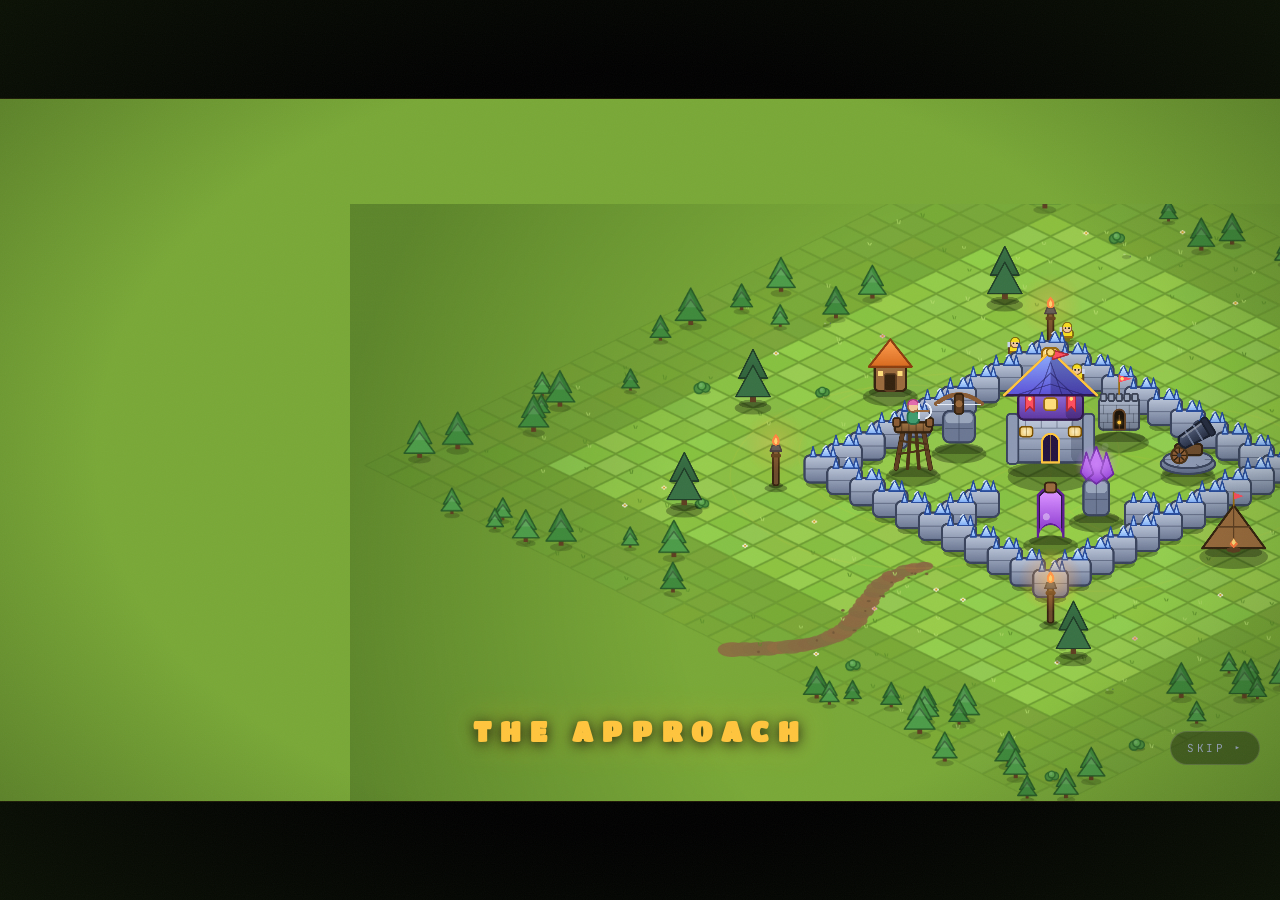
==== commit 736e0911: "Site layer redone: front door, profile, contact — built for phones and laptops - Loading screen is a" ====
--- a/index.html
+++ b/index.html
@@ -2,7 +2,7 @@
 <html lang="en">
 <head>
 <meta charset="UTF-8">
-<meta name="viewport" content="width=device-width, initial-scale=1.0, maximum-scale=1.0, user-scalable=no">
+<meta name="viewport" content="width=device-width, initial-scale=1.0, maximum-scale=1.0, user-scalable=no, viewport-fit=cover">
 <title>Divy Singhvi — Product Engineer · Raid My Base</title>
 <meta name="description" content="Divy Singhvi — product engineer at Gradr, Kubernetes (Minikube) contributor, builder of a 5,000-user Chrome extension. His portfolio is a playable village: read the profile in one click, or raid the base and loot it.">
 <meta name="theme-color" content="#10173A">
@@ -17,7 +17,7 @@
 <link rel="preconnect" href="https://fonts.googleapis.com">
 <link rel="preconnect" href="https://fonts.gstatic.com" crossorigin>
 <link href="https://fonts.googleapis.com/css2?family=Titan+One&family=Nunito:wght@400;700;800;900&family=JetBrains+Mono:wght@500;700&display=swap" rel="stylesheet">
-<link rel="stylesheet" href="styles.css?v=7">
+<link rel="stylesheet" href="styles.css?v=9">
 </head>
 <body>
 
@@ -25,7 +25,11 @@
 <div class="loader" id="loader" aria-hidden="true">
   <div class="loader-sky"></div>
   <div class="loader-sun"></div>
+  <div class="loader-cloud c1"></div>
+  <div class="loader-cloud c2"></div>
+  <div class="loader-cloud c3"></div>
   <div class="loader-ground"></div>
+  <div class="loader-pines" aria-hidden="true"><i></i><i></i><i></i><i></i><i></i><i></i><i></i></div>
   <svg class="loader-shield" viewBox="0 0 100 100" aria-hidden="true">
     <path d="M50 4 92 18v34c0 26-20 38-42 44C28 90 8 78 8 52V18Z" fill="#10173A" stroke="#FFC53D" stroke-width="6"/>
     <text x="50" y="63" font-size="36" font-weight="900" fill="#FFC53D" text-anchor="middle" font-family="Titan One, sans-serif">DS</text>
@@ -171,6 +175,7 @@
 
 <!-- ══════════════ REQUEST ALLIANCE (contact) ══════════════ -->
 <section class="alliance" id="alliance" aria-hidden="true">
+  <button class="al-close" id="allyClose" aria-label="Back to the village">✕</button>
   <div class="alliance-inner">
     <p class="al-kicker mono">REQUEST ALLIANCE</p>
     <h2 class="al-title">The builder already has a clan.</h2>
@@ -212,6 +217,6 @@
 <div class="cinem-cap" id="cinemCap" aria-hidden="true"></div>
 <button class="cinem-skip" id="cinemSkip" aria-label="Skip cinematic">SKIP&ensp;▸</button>
 
-<script src="game.js?v=14"></script>
+<script src="game.js?v=16"></script>
 </body>
 </html>
--- a/styles.css
+++ b/styles.css
@@ -608,3 +608,120 @@
 .info-scroll .info-looted b{color:#7A5000}
 .p-job li b,.info-scroll b{color:#2E2418}
 .info-scroll .info-looted b{color:#7A5000}
+
+/* ═══════════ SITE LAYER REDO — front door, profile, contact, phones ═══════════ */
+
+/* loading screen: a scene, not a gradient */
+.loader-cloud{
+  position:absolute;width:200px;height:56px;border-radius:99px;background:#fff;opacity:.9;z-index:1;
+}
+.loader-cloud::before,.loader-cloud::after{content:"";position:absolute;background:#fff;border-radius:50%}
+.loader-cloud::before{width:90px;height:90px;top:-38px;left:28px}
+.loader-cloud::after{width:64px;height:64px;top:-24px;right:30px}
+.loader-cloud.c1{top:12vh;left:-220px;animation:cloudDrift 34s linear infinite}
+.loader-cloud.c2{top:24vh;left:-220px;transform:scale(.62);animation:cloudDrift 46s linear infinite 8s;opacity:.75}
+.loader-cloud.c3{top:6vh;left:-220px;transform:scale(.8);animation:cloudDrift 58s linear infinite 20s;opacity:.6}
+@keyframes cloudDrift{to{translate:calc(100vw + 460px) 0}}
+.loader-pines{position:absolute;left:0;right:0;bottom:0;height:44%;pointer-events:none;z-index:1}
+.loader-pines i{
+  position:absolute;bottom:8%;width:0;height:0;display:block;
+  border-left:26px solid transparent;border-right:26px solid transparent;border-bottom:88px solid #2F6B33;
+  filter:drop-shadow(0 4px 0 rgba(0,0,0,.15));
+}
+.loader-pines i:nth-child(1){left:4%;transform:scale(1.1)}
+.loader-pines i:nth-child(2){left:12%;bottom:2%;transform:scale(.8);border-bottom-color:#3E8A3B}
+.loader-pines i:nth-child(3){left:22%;bottom:12%;transform:scale(.65);border-bottom-color:#3E8A3B}
+.loader-pines i:nth-child(4){right:20%;bottom:13%;transform:scale(.7)}
+.loader-pines i:nth-child(5){right:10%;bottom:3%;transform:scale(.92);border-bottom-color:#3E8A3B}
+.loader-pines i:nth-child(6){right:3%;bottom:16%;transform:scale(.6)}
+.loader-pines i:nth-child(7){left:32%;bottom:1%;transform:scale(.55);border-bottom-color:#255E28}
+.loader-shield,.loader-name,.loader-sub,.loader-bar,.loader-tip,.loader-pct{z-index:3}
+.loader-bar{position:relative;overflow:hidden}
+.loader-bar::after{
+  content:"";position:absolute;top:0;bottom:0;width:46px;
+  background:linear-gradient(100deg,transparent,rgba(255,255,255,.55),transparent);
+  animation:barShine 1.2s linear infinite;
+}
+@keyframes barShine{from{left:-60px}to{left:calc(100% + 20px)}}
+
+/* profile: player-profile plate, badge, stat tiles, building thumbnails */
+.p-plate{
+  display:flex;align-items:center;gap:14px;text-align:left;
+  background:linear-gradient(180deg,#7A5A3B,#5E4229);
+  border:2.5px solid #33241A;border-radius:14px;
+  box-shadow:inset 0 0 0 2px rgba(255,230,170,.25);
+  padding:14px 16px;margin-bottom:16px;
+}
+.p-plate-shield{flex-shrink:0;filter:drop-shadow(0 3px 6px rgba(0,0,0,.4))}
+.p-plate-main{flex:1;min-width:0}
+.p-plate .p-name{font-size:clamp(20px,4.4vw,28px);text-shadow:0 3px 0 rgba(60,35,0,.55)}
+.p-plate .p-role{color:#F7F0DE;font-size:clamp(12px,2.6vw,14.5px);margin-top:4px}
+.p-plate .p-role b{color:#FFD764}
+.p-plate .p-meta{color:#D9C7A8;margin-top:5px;font-size:9.5px}
+.p-badge{
+  flex-shrink:0;display:flex;flex-direction:column;align-items:center;gap:1px;
+  font-family:"Titan One";font-size:16px;color:#fff;
+  background:linear-gradient(180deg,#8A63D2,#5A34A0);border:2.5px solid #31184F;border-radius:12px;
+  padding:8px 12px;box-shadow:0 3px 0 #31184F;
+}
+.p-badge small{font-family:"JetBrains Mono";font-size:8.5px;color:#E0CBFF;letter-spacing:.08em}
+.p-tiles{display:grid;grid-template-columns:repeat(4,1fr);gap:8px;margin-top:14px}
+.p-tile{
+  display:flex;flex-direction:column;align-items:center;gap:2px;
+  background:rgba(122,80,0,.09);border:2px solid rgba(122,80,0,.28);border-radius:12px;
+  padding:10px 4px;
+}
+.p-tile span{font-family:"Titan One";font-size:clamp(15px,3vw,19px);color:#C98F1B}
+.p-tile label{font-size:9px;letter-spacing:.06em;text-transform:uppercase;color:#8A7A62;text-align:center}
+.p-job{display:flex;gap:12px;align-items:flex-start}
+.p-bicon{flex-shrink:0;width:56px;height:60px;margin-top:6px;filter:drop-shadow(0 3px 4px rgba(60,40,10,.3))}
+.p-job-main{flex:1;min-width:0}
+
+/* alliance: consistent close + sane spacing on all screens */
+.al-close{
+  position:fixed;top:14px;right:14px;z-index:5;width:42px;height:40px;border-radius:10px;
+  background:linear-gradient(180deg,#E85B4B,#B02A1E);border:2.5px solid #6E1610;
+  color:#fff;font-weight:900;font-size:16px;box-shadow:0 3px 0 #6E1610;
+}
+.al-close:active{transform:translateY(2px);box-shadow:none}
+.alliance-inner{padding:12vh 6vw 0}
+@media (max-height:760px){ .alliance-inner{padding-top:9vh} .footer{margin-top:7vh} }
+
+/* ── phones: overlays become full-height sheets, everything thumb-sized ── */
+.scout-btn,.r-btn,.al-cta{min-height:46px}
+.tray{padding-bottom:calc(14px + env(safe-area-inset-bottom))}
+.toast-zone{bottom:calc(16px + env(safe-area-inset-bottom))}
+@media (max-width:560px){
+  .panel-card{width:100vw;height:100dvh;max-height:100dvh;border-radius:0;border-left:none;border-right:none}
+  .info-scroll{margin:50px 8px calc(8px + env(safe-area-inset-bottom));padding:20px 16px 28px}
+  .info-close{top:8px;right:10px;width:42px;height:40px}
+  .p-tiles{grid-template-columns:repeat(2,1fr)}
+  .p-links{gap:8px}
+  .p-link{flex:1 1 40%;justify-content:center;min-height:42px}
+  .p-job{gap:9px}
+  .p-bicon{width:44px;height:48px}
+  .p-job-head{flex-direction:column;align-items:flex-start;gap:2px}
+  .scout-inner{padding:0 6vw}
+  .scout-kicker{margin-bottom:1.4vh}
+  .scout-role{margin-top:1.8vh}
+  .scout-chips{gap:7px;margin-top:1.6vh}
+  .chip{padding:6px 11px;font-size:11px}
+  .scout-line{margin-top:1.6vh;font-size:13px}
+  .scout-actions{margin-top:2.2vh;gap:11px}
+  .scout-sublinks{margin-top:2vh}
+  .scout-sublinks a{display:inline-block;padding:6px 2px}
+  .result-card{width:94vw;padding:26px 16px 20px}
+  .r-btn{flex:1 1 44%;padding:13px 10px;font-size:13px}
+  .warlog-card{width:94vw;max-height:88dvh}
+  .cinem-skip{right:12px;bottom:12vh;padding:12px 18px}
+}
+@media (max-height:640px) and (max-width:560px){
+  .scout-title{font-size:clamp(40px,13vw,56px)}
+  .scout-line{display:none}
+}
+@media (max-width:560px){
+  .hud{gap:6px}
+  .hud-logo .hud-shield{width:26px;height:26px}
+  .hud-center{align-items:flex-start;min-width:40px}
+  .hud-timer{font-size:13px}
+}
